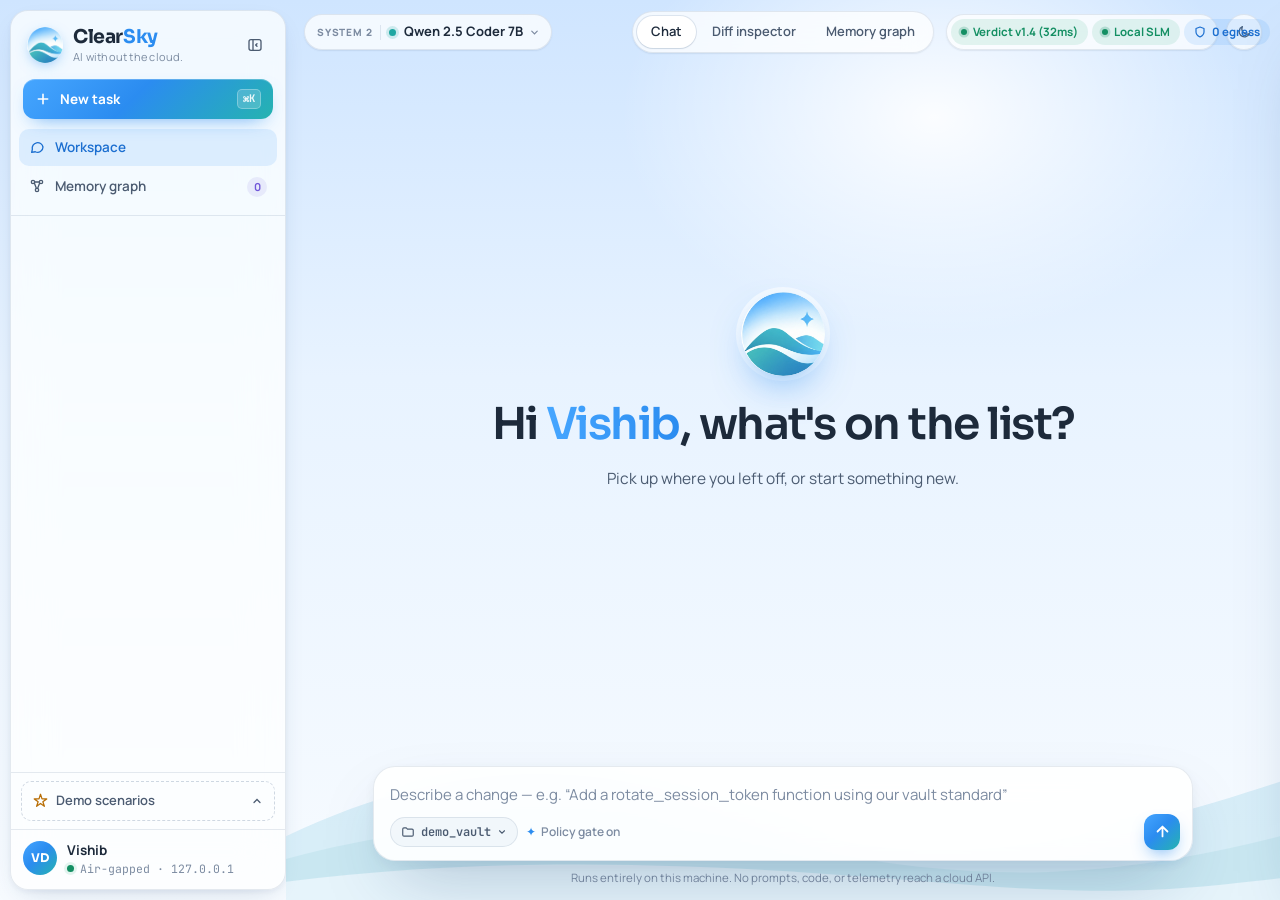
==== aegis/ui/static/index.html @ fedec011 "style(ui): remove send/newline keyboard hint from composer Co-Authored-By: Claude Opus 5.5 <noreply@" ====
<!DOCTYPE html>
<html lang="en" data-theme="day">
<head>
  <meta charset="UTF-8">
  <meta name="viewport" content="width=device-width, initial-scale=1.0">
  <title>ClearSky — AI without the cloud</title>
  <link rel="icon" type="image/png" href="logo-icon.png">
  <script>
    (function () {
      var t = new URLSearchParams(location.search).get("theme");
      try { t = t || localStorage.getItem("clearsky_theme"); } catch (e) {}
      if (t === "night") document.documentElement.setAttribute("data-theme", "night");
    })();
  </script>
  <link rel="preconnect" href="https://fonts.googleapis.com">
  <link rel="preconnect" href="https://fonts.gstatic.com" crossorigin>
  <link href="https://fonts.googleapis.com/css2?family=Sora:wght@400;500;600;700&family=Manrope:wght@400;500;600;700;800&family=JetBrains+Mono:wght@400;500;600&display=swap" rel="stylesheet">
  <link rel="stylesheet" href="style.css?v=3.7">
</head>
<body>

  <!-- Sky backdrop: gradient, sun glow, stars (night) -->
  <div class="sky" aria-hidden="true">
    <div class="sky-glow"></div>
    <div class="sky-stars"></div>
  </div>

  <div class="app-layout">

    <!-- ============ Sidebar ============ -->
    <aside id="sidebar" class="sidebar">
      <div class="sidebar-header">
        <div class="brand">
          <img src="logo-icon.png" class="brand-logo" alt="" />
          <div class="brand-text">
            <span class="brand-name">Clear<span class="brand-name-accent">Sky</span></span>
            <span class="brand-tagline">AI without the cloud.</span>
          </div>
        </div>
        <button id="btn-toggle-sidebar" class="icon-btn" title="Collapse sidebar" aria-label="Collapse sidebar">
          <svg width="16" height="16" viewBox="0 0 24 24" fill="none" stroke="currentColor" stroke-width="2" stroke-linecap="round" stroke-linejoin="round"><rect x="3" y="4" width="18" height="16" rx="3"/><path d="M9 4v16"/><path d="M15 10l-2 2 2 2"/></svg>
        </button>
      </div>

      <button id="btn-new-session" class="new-chat-btn">
        <svg width="16" height="16" viewBox="0 0 24 24" fill="none" stroke="currentColor" stroke-width="2.4" stroke-linecap="round"><path d="M12 5v14M5 12h14"/></svg>
        <span>New task</span>
        <kbd>⌘K</kbd>
      </button>

      <nav class="sidebar-nav">
        <div class="nav-item active" id="nav-chat">
          <svg width="16" height="16" viewBox="0 0 24 24" fill="none" stroke="currentColor" stroke-width="2" stroke-linecap="round" stroke-linejoin="round"><path d="M21 12a8 8 0 0 1-11.6 7.1L4 20l1-4.6A8 8 0 1 1 21 12z"/></svg>
          <span>Workspace</span>
        </div>
        <div class="nav-item" id="nav-memory">
          <svg width="16" height="16" viewBox="0 0 24 24" fill="none" stroke="currentColor" stroke-width="2" stroke-linecap="round" stroke-linejoin="round"><circle cx="6" cy="6" r="2.5"/><circle cx="18" cy="6" r="2.5"/><circle cx="12" cy="18" r="2.5"/><path d="M8 7.5l3 8M16 7.5l-3 8M8.5 6h7"/></svg>
          <span>Memory graph</span>
          <span class="nav-badge-wrap" title="Learned habits"><span id="badge-habits-count" class="nav-badge">0</span></span>
        </div>
      </nav>

      <div class="sidebar-scrollable">
        <div class="sidebar-section-title" id="threads-section-title" style="display: none;">
          <span>Recent</span>
          <button id="btn-clear-threads" class="btn-clear-tasks-link" title="Clear all recent tasks">Clear</button>
        </div>
        <div class="threads-list" id="threads-list"></div>
      </div>

      <!-- Rehearsed scenarios (opens upward) -->
      <div class="sidebar-scenarios-row">
        <div class="scenarios-dropdown-container" id="scenarios-dropdown-container">
          <button id="btn-scenarios-dropdown" class="btn-scenarios-trigger" title="Rehearsed demo scenarios">
            <span class="scn-trigger-left">
              <svg width="15" height="15" viewBox="0 0 24 24" fill="none" stroke="currentColor" stroke-width="2" stroke-linecap="round" stroke-linejoin="round"><path d="M12 2l2.4 7.4H22l-6.2 4.5 2.4 7.4L12 16.8l-6.2 4.5 2.4-7.4L2 9.4h7.6z"/></svg>
              <span>Demo scenarios</span>
            </span>
            <svg class="scn-chevron" width="12" height="12" viewBox="0 0 24 24" fill="none" stroke="currentColor" stroke-width="2.5" stroke-linecap="round"><path d="M6 15l6-6 6 6"/></svg>
          </button>

          <div class="scenarios-dropdown-menu" id="scenarios-dropdown-menu" style="display: none;">
            <div class="scenarios-dropdown-header">
              <span>Rehearsed scenarios</span>
            </div>
            <div class="scenarios-dropdown-list">
              <div class="scn-group-label">Northwind vault</div>
              <div class="recent-item" data-prompt="persist">
                <i class="scn-dot ok"></i><span class="recent-text">Persist session token</span><span class="scn-tag">ADR-014</span>
              </div>
              <div class="recent-item" data-prompt="rotate">
                <i class="scn-dot habit"></i><span class="recent-text">Rotate token</span><span class="scn-tag">habit</span>
              </div>
              <div class="recent-item danger" data-prompt="force_legacy">
                <i class="scn-dot block"></i><span class="recent-text">Force legacy_wrap</span><span class="scn-tag">refusal</span>
              </div>

              <div class="scn-group-label">pyca/cryptography</div>
              <div class="recent-item" data-prompt="pyca_oaep">
                <i class="scn-dot ok"></i><span class="recent-text">RSA with OAEP</span><span class="scn-tag">ADR-021</span>
              </div>
              <div class="recent-item danger" data-prompt="pyca_pkcs">
                <i class="scn-dot block"></i><span class="recent-text">Force PKCS1v15</span><span class="scn-tag">refusal</span>
              </div>

              <div class="scn-group-label">pydantic</div>
              <div class="recent-item" data-prompt="pydantic_v2">
                <i class="scn-dot ok"></i><span class="recent-text">Serialize with v2</span><span class="scn-tag">ADR-032</span>
              </div>
              <div class="recent-item danger" data-prompt="pydantic_v1">
                <i class="scn-dot block"></i><span class="recent-text">Force .dict()</span><span class="scn-tag">refusal</span>
              </div>

              <div class="scn-group-label">sqlalchemy</div>
              <div class="recent-item" data-prompt="db_sqlalchemy">
                <i class="scn-dot ok"></i><span class="recent-text">SQLAlchemy 2.0 query</span><span class="scn-tag">ADR-045</span>
              </div>
              <div class="recent-item danger" data-prompt="db_engine">
                <i class="scn-dot block"></i><span class="recent-text">Force engine.execute</span><span class="scn-tag">refusal</span>
              </div>

              <div class="scn-group-label">Edge cases</div>
              <div class="recent-item" data-prompt="kyber">
                <i class="scn-dot haze"></i><span class="recent-text">Migrate to Kyber</span><span class="scn-tag">abstain</span>
              </div>
              <div class="recent-item" data-prompt="explain">
                <i class="scn-dot info"></i><span class="recent-text">Explain token storage</span><span class="scn-tag">explain</span>
              </div>
            </div>
            <div class="scenarios-dropdown-footer">
              <button id="btn-reset-sidebar" class="reset-link-btn" title="Reset demo to original state (deletes recent chats and learned memory)">
                <svg width="13" height="13" viewBox="0 0 24 24" fill="none" stroke="currentColor" stroke-width="2.2" stroke-linecap="round" stroke-linejoin="round"><path d="M3 12a9 9 0 1 0 3-6.7L3 8"/><path d="M3 3v5h5"/></svg>
                Reset system &amp; memory
              </button>
            </div>
          </div>
        </div>
      </div>

      <div class="sidebar-footer">
        <div class="user-profile">
          <div class="user-avatar">VD</div>
          <div class="user-info">
            <span class="user-name">Vishib</span>
            <span class="user-status"><i class="live-dot"></i>Air-gapped · 127.0.0.1</span>
          </div>
        </div>
      </div>
    </aside>

    <!-- ============ Main ============ -->
    <main class="main-content">

      <header class="top-nav">
        <div class="top-nav-left">
          <button id="btn-expand-sidebar" class="icon-btn" title="Expand sidebar" aria-label="Expand sidebar">
            <svg width="16" height="16" viewBox="0 0 24 24" fill="none" stroke="currentColor" stroke-width="2" stroke-linecap="round" stroke-linejoin="round"><rect x="3" y="4" width="18" height="16" rx="3"/><path d="M9 4v16"/><path d="M13 10l2 2-2 2"/></svg>
          </button>
          <label class="model-capsule" title="System 2 — local generative model">
            <span class="model-capsule-kicker">System 2</span>
            <span class="model-capsule-dot"></span>
            <select id="select-model" class="model-select-dropdown">
              <option value="qwen2.5-coder:7b" selected>Qwen 2.5 Coder 7B</option>
              <option value="deepseek-r1:8b">DeepSeek R1 8B</option>
              <option value="deepseek-r1:14b">DeepSeek R1 14B</option>
            </select>
            <svg class="model-capsule-chevron" width="11" height="11" viewBox="0 0 24 24" fill="none" stroke="currentColor" stroke-width="2.6" stroke-linecap="round"><path d="M6 9l6 6 6-6"/></svg>
          </label>
        </div>

        <div class="top-nav-center">
          <div class="mode-switcher-pill" role="tablist">
            <button id="btn-mode-chat" class="mode-pill-btn active">Chat</button>
            <button id="btn-toggle-diff-mode" class="mode-pill-btn">Diff inspector</button>
            <button id="btn-toggle-graph-view" class="mode-pill-btn">Memory graph</button>
          </div>
        </div>

        <div class="top-nav-right">
          <div class="status-cluster">
            <span id="pill-verdict" class="status-badge green"><span class="badge-dot"></span> Verdict v1.4 (32ms)</span>
            <span id="pill-ollama" class="status-badge green"><span class="badge-dot"></span> Local SLM</span>
            <span class="status-badge blue egress-badge" title="No packets leave this machine">
              <svg width="12" height="12" viewBox="0 0 24 24" fill="none" stroke="currentColor" stroke-width="2.4" stroke-linecap="round" stroke-linejoin="round"><path d="M12 22s8-4 8-10V5l-8-3-8 3v7c0 6 8 10 8 10z"/></svg>
              0 egress
            </span>
          </div>
          <button id="btn-theme-toggle" class="icon-btn theme-toggle" title="Switch between day and night sky" aria-label="Toggle theme">
            <svg class="icon-sun" width="16" height="16" viewBox="0 0 24 24" fill="none" stroke="currentColor" stroke-width="2" stroke-linecap="round"><circle cx="12" cy="12" r="4"/><path d="M12 2v2M12 20v2M4.9 4.9l1.4 1.4M17.7 17.7l1.4 1.4M2 12h2M20 12h2M4.9 19.1l1.4-1.4M17.7 6.3l1.4-1.4"/></svg>
            <svg class="icon-moon" width="16" height="16" viewBox="0 0 24 24" fill="none" stroke="currentColor" stroke-width="2" stroke-linecap="round" stroke-linejoin="round"><path d="M20 14.5A8 8 0 0 1 9.5 4a8 8 0 1 0 10.5 10.5z"/></svg>
          </button>
        </div>
      </header>

      <section id="chat-viewport" class="chat-viewport">

        <!-- Welcome -->
        <div id="hero-view" class="hero-view">
          <div class="hero-emblem">
            <span class="hero-emblem-halo"></span>
            <img src="logo-icon.png" class="hero-emblem-logo" alt="ClearSky" />
          </div>
          <h1 class="hero-title greeting" id="hero-greeting" aria-live="polite">Hello there.</h1>
          <p class="hero-subtitle greeting-sub" id="hero-greeting-sub">What should we build today?</p>
        </div>

        <div id="messages-stream" class="messages-stream" style="display: none;"></div>

        <div id="diff-inspector-view" class="diff-inspector-view" style="display: none;"></div>
      </section>

      <!-- Horizon hills echo the logo -->
      <svg class="horizon" viewBox="0 0 1440 220" preserveAspectRatio="none" aria-hidden="true">
        <path class="horizon-back" d="M0 150 C 220 70, 420 60, 640 120 S 1040 190, 1440 90 L1440 220 L0 220 Z"/>
        <path class="horizon-mid" d="M0 175 C 260 120, 520 130, 760 165 S 1180 200, 1440 150 L1440 220 L0 220 Z"/>
        <path class="horizon-front" d="M0 200 C 300 170, 620 180, 900 198 S 1260 212, 1440 196 L1440 220 L0 220 Z"/>
      </svg>

      <footer class="input-area">
        <div class="input-capsule">
          <div class="input-toolbar-top" id="input-toolbar-top" style="display: none;">
            <div class="active-decision-indicator">
              <span id="active-decision-label">Policy: ADR-014 (in force)</span>
            </div>
          </div>

          <textarea id="prompt-input" class="chat-textarea" placeholder="Describe a change — e.g. “Add a rotate_session_token function using our vault standard”" rows="1"></textarea>

          <div class="input-toolbar-bottom">
            <div class="toolbar-left">
              <button class="input-action-btn" id="btn-attach" title="Change repository scope">
                <svg width="14" height="14" viewBox="0 0 24 24" fill="none" stroke="currentColor" stroke-width="2" stroke-linecap="round" stroke-linejoin="round"><path d="M3 7a2 2 0 0 1 2-2h4l2 2h8a2 2 0 0 1 2 2v8a2 2 0 0 1-2 2H5a2 2 0 0 1-2-2z"/></svg>
                <span id="workspace-label">demo_vault</span>
                <svg width="10" height="10" viewBox="0 0 24 24" fill="none" stroke="currentColor" stroke-width="2.6" stroke-linecap="round"><path d="M6 9l6 6 6-6"/></svg>
              </button>
              <div class="toolbar-pill" id="policy-pill">
                <span class="sparkle-mini">✦</span>
                <span id="policy-pill-text">Policy gate on</span>
              </div>
            </div>

            <div class="toolbar-right">
              <button id="btn-run" class="send-btn" title="Send (Enter)" aria-label="Send">
                <svg width="17" height="17" viewBox="0 0 24 24" fill="none" stroke="currentColor" stroke-width="2.5" stroke-linecap="round" stroke-linejoin="round"><path d="M12 19V5M5 12l7-7 7 7"/></svg>
              </button>
            </div>
          </div>
        </div>
        <div class="input-footer-note" id="input-footer-note">
          Runs entirely on this machine. No prompts, code, or telemetry reach a cloud API.
        </div>
      </footer>
    </main>

    <!-- ============ Memory drawer ============ -->
    <div id="memory-drawer" class="memory-drawer">
      <div class="drawer-header">
        <div>
          <h2 class="drawer-title">Temporal memory</h2>
          <span class="drawer-subtitle">Decisions, bans and habits over time</span>
        </div>
        <div class="drawer-actions">
          <button id="btn-open-visual-graph" class="btn-xs-secondary" title="Open the interactive graph">Open graph</button>
          <button id="btn-reset-drawer" class="btn-xs-danger" title="Reset all ADRs, habits, and memory to original defaults">Reset</button>
          <button id="btn-close-drawer" class="icon-btn" aria-label="Close">
            <svg width="16" height="16" viewBox="0 0 24 24" fill="none" stroke="currentColor" stroke-width="2.2" stroke-linecap="round"><path d="M6 6l12 12M18 6L6 18"/></svg>
          </button>
        </div>
      </div>

      <div class="drawer-content">
        <div class="drawer-section kind-active">
          <div class="drawer-section-header">
            <h3 class="drawer-section-title"><i class="kind-dot"></i>In-force decisions</h3>
            <button id="btn-add-adr" class="btn-xs-primary" title="Create a new Architecture Decision Record">+ New ADR</button>
          </div>
          <ul id="memory-in-force" class="memory-tree-list"></ul>
        </div>

        <div class="drawer-section kind-superseded">
          <h3 class="drawer-section-title"><i class="kind-dot"></i>Superseded · enforced as bans</h3>
          <ul id="memory-superseded" class="memory-tree-list superseded"></ul>
        </div>

        <div class="drawer-section kind-habit">
          <h3 class="drawer-section-title"><i class="kind-dot"></i>Learned habits</h3>
          <ul id="memory-habits" class="memory-tree-list habits"></ul>
        </div>

        <div class="drawer-section kind-note">
          <h3 class="drawer-section-title"><i class="kind-dot"></i>Team context</h3>
          <ul id="memory-notes" class="memory-tree-list notes"></ul>
        </div>
      </div>
    </div>

    <!-- ============ Graph modal ============ -->
    <div id="graph-modal-backdrop" class="modal-backdrop" style="display: none; z-index: 1200;">
      <div class="graph-modal-dialog">
        <div class="graph-modal-header">
          <div>
            <div class="modal-title-row">
              <h3 class="adr-modal-title">Bi-temporal knowledge graph</h3>
              <span class="status-badge blue" id="graph-node-count-badge">Loading…</span>
            </div>
            <span class="drawer-subtitle">Active decisions, supersession lineage, learned habits and project notes</span>
          </div>
          <div class="modal-actions">
            <button id="btn-graph-reset-zoom" class="btn-xs-secondary">Reset view</button>
            <button id="btn-graph-close" class="icon-btn" aria-label="Close">
              <svg width="16" height="16" viewBox="0 0 24 24" fill="none" stroke="currentColor" stroke-width="2.2" stroke-linecap="round"><path d="M6 6l12 12M18 6L6 18"/></svg>
            </button>
          </div>
        </div>
        <div class="graph-modal-body">
          <svg id="memory-graph-svg" class="memory-graph-svg" width="100%" height="100%">
            <defs>
              <pattern id="graph-grid" width="28" height="28" patternUnits="userSpaceOnUse">
                <circle cx="14" cy="14" r="1" class="graph-grid-dot" />
              </pattern>
              <marker id="arrow-supersedes" viewBox="0 0 10 10" refX="10" refY="5" markerWidth="7" markerHeight="7" orient="auto-start-reverse">
                <path d="M 0 1.5 L 8 5 L 0 8.5 z" class="graph-arrow" />
              </marker>
            </defs>
            <rect width="100%" height="100%" fill="url(#graph-grid)" />
            <g id="graph-viewport"></g>
          </svg>
          <div id="graph-tooltip" class="graph-tooltip" style="display: none;"></div>
        </div>
        <div class="graph-modal-footer">
          <div class="graph-legend">
            <span class="legend-item"><span class="legend-dot green"></span> In force</span>
            <span class="legend-item"><span class="legend-dot red"></span> Superseded / banned</span>
            <span class="legend-item"><span class="legend-dot purple"></span> Learned habit</span>
            <span class="legend-item"><span class="legend-dot cyan"></span> Project note</span>
            <span class="legend-item"><span class="legend-line red"></span> Supersedes</span>
          </div>
          <span class="graph-footer-hint">Drag to pan · scroll to zoom · click a decision to open it</span>
        </div>
      </div>
    </div>

    <!-- ============ ADR modal ============ -->
    <div id="adr-modal-backdrop" class="modal-backdrop" style="display: none;">
      <div class="adr-modal-dialog">
        <div class="adr-modal-header">
          <div class="adr-modal-title-area">
            <span id="adr-modal-badge" class="status-badge green">In Force</span>
            <h3 id="adr-modal-title" class="adr-modal-title">ADR Details</h3>
          </div>
          <div class="adr-modal-actions">
            <button id="btn-adr-toggle-edit" class="btn-xs-secondary">Edit</button>
            <button id="btn-adr-delete" class="btn-xs-danger">Delete</button>
            <button id="btn-adr-close" class="icon-btn" aria-label="Close">
              <svg width="16" height="16" viewBox="0 0 24 24" fill="none" stroke="currentColor" stroke-width="2.2" stroke-linecap="round"><path d="M6 6l12 12M18 6L6 18"/></svg>
            </button>
          </div>
        </div>

        <div id="adr-modal-view" class="adr-modal-body">
          <div class="adr-meta-bar">
            <div class="adr-meta-item">
              <span class="adr-meta-label">File</span>
              <span id="adr-view-file" class="adr-meta-val">docs/adr/...</span>
            </div>
            <div class="adr-meta-item">
              <span class="adr-meta-label">Date</span>
              <span id="adr-view-date" class="adr-meta-val">2026-03-12</span>
            </div>
            <div class="adr-meta-item">
              <span class="adr-meta-label">Tags</span>
              <span id="adr-view-tags" class="adr-meta-val">None</span>
            </div>
          </div>

          <div class="adr-section-block">
            <div class="adr-section-heading">Decision</div>
            <div id="adr-view-decision" class="adr-decision-box"></div>
          </div>

          <div id="adr-view-superseded-box" class="adr-section-block" style="display: none;">
            <div class="adr-section-heading tone-red">Why it was superseded</div>
            <div id="adr-view-superseded-reason" class="adr-decision-box superseded"></div>
          </div>

          <div class="adr-literals-grid">
            <div class="adr-literals-col">
              <div class="adr-section-heading tone-green">Required literals</div>
              <div id="adr-view-required" class="adr-tokens-list"></div>
            </div>
            <div class="adr-literals-col">
              <div class="adr-section-heading tone-red">Forbidden literals</div>
              <div id="adr-view-forbidden" class="adr-tokens-list"></div>
            </div>
          </div>

          <div class="adr-section-block">
            <div class="adr-section-heading">Full specification</div>
            <pre id="adr-view-raw" class="adr-raw-code-box"></pre>
          </div>
        </div>

        <div id="adr-modal-edit" class="adr-modal-body" style="display: none;">
          <div id="adr-create-filename-row" class="adr-field-group" style="display: none;">
            <label class="adr-field-label">Filename (in docs/adr/)</label>
            <input id="adr-edit-filename" class="adr-text-input" placeholder="046-my-decision.md" spellcheck="false" />
          </div>
          <div class="adr-field-group adr-field-grow">
            <div class="adr-field-label-row">
              <label class="adr-field-label">ADR markdown</label>
              <div id="adr-prompt-badge" class="adr-prompt-indicator" title="Type /prompt <instructions> then press Enter to generate with the local SLM">
                <span class="adr-prompt-sparkle">✨</span> Type <code>/prompt &lt;instruction&gt;</code> + Enter to AI generate
              </div>
            </div>
            <textarea id="adr-edit-content" class="adr-markdown-editor" spellcheck="false" placeholder="# ADR-0XX: Title... or type /prompt <instructions> to generate with chosen SLM"></textarea>
            <div id="adr-generating-status" class="adr-generating-status" style="display: none;">
              <span class="spinner-sm"></span>
              <span id="adr-generating-status-text">Reasoning with Local SLM...</span>
            </div>
          </div>
          <div class="adr-edit-footer">
            <button id="btn-adr-cancel-edit" class="btn-xs-secondary">Cancel</button>
            <button id="btn-adr-save" class="btn-xs-primary">Save ADR</button>
          </div>
        </div>
      </div>
    </div>

    <!-- ============ Workspace modal ============ -->
    <div id="workspace-modal-backdrop" class="modal-backdrop" style="display: none;">
      <div class="adr-modal-dialog workspace-dialog">
        <div class="adr-modal-header">
          <div class="adr-modal-title-area">
            <span class="status-badge blue">Scope</span>
            <h3 class="adr-modal-title">Choose a repository</h3>
          </div>
          <button id="btn-workspace-close" class="icon-btn" aria-label="Close">
            <svg width="16" height="16" viewBox="0 0 24 24" fill="none" stroke="currentColor" stroke-width="2.2" stroke-linecap="round"><path d="M6 6l12 12M18 6L6 18"/></svg>
          </button>
        </div>
        <div class="adr-modal-body workspace-body">
          <p class="workspace-intro">
            Pick a demo repository or point at any directory. System 1 ingests its ADRs, knowledge graph and production code.
          </p>

          <div id="workspace-presets-container" class="workspace-grid"></div>

          <div class="adr-field-group">
            <label class="adr-field-label">Or a custom path</label>
            <div class="workspace-path-row">
              <input id="workspace-path-input" class="adr-text-input" placeholder="/absolute/path/to/repo or relative_path" spellcheck="false" />
              <button id="btn-workspace-switch" class="btn-xs-primary">Switch</button>
            </div>
          </div>

          <div id="workspace-status-info" class="workspace-status"></div>
        </div>
        <div class="adr-edit-footer">
          <button id="btn-workspace-cancel" class="btn-xs-secondary">Close</button>
        </div>
      </div>
    </div>

  </div>

  <script src="app.js?v=3.4"></script>
</body>
</html>
---- aegis/ui/static/style.css ----
/* ==========================================================================
   ClearSky — "AI without the cloud."
   Day sky (default) and night sky themes. All colour lives in tokens below.
   ========================================================================== */

:root {
  /* Type */
  --font-display: "Sora", "Manrope", system-ui, sans-serif;
  --font-sans: "Manrope", system-ui, -apple-system, "Segoe UI", sans-serif;
  --font-mono: "JetBrains Mono", ui-monospace, "SF Mono", Menlo, monospace;

  /* Sky */
  --sky-top: #cfe5ff;
  --sky-mid: #e8f3ff;
  --sky-bottom: #f7fbff;
  --sky-glow: rgba(255, 255, 255, 0.9);
  --stars-opacity: 0;

  /* Horizon (logo hills) */
  --hill-back: #bfe3f2;
  --hill-mid: #9fd6e4;
  --hill-front: #d9eef8;
  --horizon-opacity: 0.55;

  /* Surfaces */
  --surface: rgba(255, 255, 255, 0.74);
  --surface-solid: #ffffff;
  --surface-raised: rgba(255, 255, 255, 0.92);
  --surface-2: rgba(35, 90, 160, 0.045);
  --surface-3: rgba(35, 90, 160, 0.085);
  --surface-hover: rgba(35, 90, 160, 0.06);
  --border: rgba(28, 64, 112, 0.11);
  --border-strong: rgba(28, 64, 112, 0.2);
  --backdrop: rgba(24, 48, 84, 0.28);

  /* Text (wordmark slate) */
  --text-primary: #1d2a3b;
  --text-secondary: #4b5b71;
  --text-muted: #7c8ba1;
  --text-on-brand: #ffffff;

  /* Brand */
  --brand: #2b8cf0;
  --brand-strong: #1c6fd0;
  --brand-soft: rgba(43, 140, 240, 0.12);
  --brand-grad: linear-gradient(135deg, #46a6ff 0%, #2b8cf0 45%, #25b3b0 100%);
  --teal: #1fa7a2;

  /* Semantic */
  --accent-green: #148f63;
  --accent-green-soft: rgba(20, 160, 110, 0.11);
  --accent-red: #d23f48;
  --accent-red-soft: rgba(225, 70, 80, 0.09);
  --accent-amber: #b86e06;
  --accent-amber-soft: rgba(230, 150, 20, 0.11);
  --accent-violet: #7157d9;
  --accent-violet-soft: rgba(113, 87, 217, 0.1);
  --accent-cyan: #1683c9;
  --accent-cyan-soft: rgba(22, 131, 201, 0.1);

  /* Code panels (follow the theme) */
  --code-bg: rgba(255, 255, 255, 0.94);
  --code-bg-2: #f3f8fe;
  --code-border: rgba(28, 64, 112, 0.12);
  --code-text: #1d2a3b;
  --code-muted: #7c8ba1;
  --code-add-bg: rgba(20, 170, 115, 0.09);
  --code-add-fg: #0f7a53;
  --code-add-text: #14402f;
  --code-add-rule: #22b27c;
  --code-del-bg: rgba(225, 70, 80, 0.08);
  --code-del-fg: #b8323b;
  --code-del-rule: #e05560;
  --code-file-bg: rgba(43, 140, 240, 0.1);
  --code-file-fg: #1c6fd0;
  --code-ok: #148f63;
  --code-err: #c7353e;
  --code-focus: rgba(43, 140, 240, 0.06);

  /* Graph */
  --graph-bg: #f5f9fe;
  --graph-card: #ffffff;
  --graph-grid: rgba(28, 64, 112, 0.12);
  --graph-text: #1d2a3b;
  --graph-sub: #6d7d93;

  /* Depth */
  --shadow-sm: 0 1px 2px rgba(20, 50, 90, 0.06), 0 1px 1px rgba(20, 50, 90, 0.03);
  --shadow-md: 0 10px 28px -12px rgba(20, 60, 110, 0.22), 0 2px 6px rgba(20, 60, 110, 0.05);
  --shadow-lg: 0 30px 70px -24px rgba(20, 60, 110, 0.35), 0 4px 14px rgba(20, 60, 110, 0.06);
  --ring: 0 0 0 3px rgba(43, 140, 240, 0.22);

  --radius-sm: 8px;
  --radius: 12px;
  --radius-lg: 18px;
  --radius-xl: 24px;

  --sidebar-w: 276px;
  color-scheme: light;
}

:root[data-theme="night"] {
  --sky-top: #070f1e;
  --sky-mid: #0b1830;
  --sky-bottom: #0e1d36;
  --sky-glow: rgba(90, 150, 255, 0.16);
  --stars-opacity: 1;

  --hill-back: #10284a;
  --hill-mid: #0e3350;
  --hill-front: #0c1e38;
  --horizon-opacity: 0.9;

  --surface: rgba(17, 31, 54, 0.72);
  --surface-solid: #111f36;
  --surface-raised: rgba(20, 36, 62, 0.95);
  --surface-2: rgba(150, 190, 255, 0.05);
  --surface-3: rgba(150, 190, 255, 0.09);
  --surface-hover: rgba(150, 190, 255, 0.07);
  --border: rgba(150, 190, 255, 0.12);
  --border-strong: rgba(150, 190, 255, 0.22);
  --backdrop: rgba(3, 8, 18, 0.6);

  --text-primary: #e7eff9;
  --text-secondary: #a9bad0;
  --text-muted: #7489a6;

  --brand: #5aaeff;
  --brand-strong: #7cc0ff;
  --brand-soft: rgba(90, 174, 255, 0.14);
  --teal: #45d0c8;

  --accent-green: #45d59c;
  --accent-green-soft: rgba(69, 213, 156, 0.12);
  --accent-red: #ff7a80;
  --accent-red-soft: rgba(255, 110, 120, 0.11);
  --accent-amber: #f4ba50;
  --accent-amber-soft: rgba(244, 186, 80, 0.12);
  --accent-violet: #a891ff;
  --accent-violet-soft: rgba(168, 145, 255, 0.13);
  --accent-cyan: #5ccbf7;
  --accent-cyan-soft: rgba(92, 203, 247, 0.12);

  --code-bg: #081224;
  --code-bg-2: #0c1a30;
  --code-border: rgba(140, 180, 230, 0.14);
  --code-text: #d7e3f2;
  --code-muted: #6e829e;
  --code-add-bg: rgba(60, 205, 145, 0.12);
  --code-add-fg: #7ee2b5;
  --code-add-text: #c9f5e0;
  --code-add-rule: #3ccd91;
  --code-del-bg: rgba(245, 95, 95, 0.13);
  --code-del-fg: #ff9c9c;
  --code-del-rule: #f05f5f;
  --code-file-bg: rgba(90, 174, 255, 0.12);
  --code-file-fg: #8cc7ff;
  --code-ok: #4fdca4;
  --code-err: #ff9c9c;
  --code-focus: rgba(90, 174, 255, 0.07);

  --graph-bg: #0a1528;
  --graph-card: #102039;
  --graph-grid: rgba(150, 190, 255, 0.1);
  --graph-text: #e7eff9;
  --graph-sub: #8599b5;

  --shadow-sm: 0 1px 2px rgba(0, 0, 0, 0.3);
  --shadow-md: 0 12px 30px -12px rgba(0, 0, 0, 0.6);
  --shadow-lg: 0 30px 80px -20px rgba(0, 0, 0, 0.7);
  --ring: 0 0 0 3px rgba(90, 174, 255, 0.3);
  color-scheme: dark;
}

/* ==========================================================================
   Base
   ========================================================================== */

*, *::before, *::after { box-sizing: border-box; margin: 0; padding: 0; }

html, body { height: 100%; }

body {
  font-family: var(--font-sans);
  font-size: 14px;
  line-height: 1.5;
  color: var(--text-primary);
  background: var(--sky-bottom);
  -webkit-font-smoothing: antialiased;
  overflow: hidden;
  transition: background-color 0.4s ease, color 0.3s ease;
}

button { font: inherit; color: inherit; background: none; border: none; cursor: pointer; }
input, textarea, select { font: inherit; color: inherit; }
code { font-family: var(--font-mono); font-size: 0.9em; }
code, pre, textarea, .unified-diff-editor, .diff-pane-content, .diff-display, .telemetry-val, .reasoning-trace-box { font-variant-ligatures: none; font-feature-settings: "liga" 0, "calt" 0; }
kbd {
  font-family: var(--font-mono);
  font-size: 10.5px;
  padding: 1px 5px;
  border-radius: 5px;
  border: 1px solid var(--border);
  background: var(--surface-2);
  color: var(--text-muted);
}
::selection { background: rgba(43, 140, 240, 0.25); }

* { scrollbar-width: thin; scrollbar-color: var(--border-strong) transparent; }
*::-webkit-scrollbar { width: 8px; height: 8px; }
*::-webkit-scrollbar-thumb { background: var(--border-strong); border-radius: 8px; }
*::-webkit-scrollbar-track { background: transparent; }

:focus-visible { outline: none; box-shadow: var(--ring); border-radius: 8px; }

/* ---------- Sky backdrop ---------- */
.sky {
  position: fixed;
  inset: 0;
  z-index: 0;
  pointer-events: none;
  background: linear-gradient(180deg, var(--sky-top) 0%, var(--sky-mid) 42%, var(--sky-bottom) 100%);
  transition: background 0.5s ease;
}
.sky-glow {
  position: absolute;
  top: -22vh;
  right: -8vw;
  width: 70vw;
  height: 70vh;
  background: radial-gradient(closest-side, var(--sky-glow), transparent 70%);
}
.sky-stars {
  position: absolute;
  inset: 0 0 40% 0;
  opacity: var(--stars-opacity);
  transition: opacity 0.6s ease;
  background-image:
    radial-gradient(1.2px 1.2px at 12% 18%, rgba(255,255,255,.85), transparent),
    radial-gradient(1px 1px at 28% 42%, rgba(255,255,255,.6), transparent),
    radial-gradient(1.4px 1.4px at 46% 12%, rgba(255,255,255,.9), transparent),
    radial-gradient(1px 1px at 58% 34%, rgba(255,255,255,.5), transparent),
    radial-gradient(1.2px 1.2px at 71% 22%, rgba(255,255,255,.8), transparent),
    radial-gradient(1px 1px at 83% 48%, rgba(255,255,255,.55), transparent),
    radial-gradient(1.6px 1.6px at 91% 9%, rgba(190,220,255,1), transparent),
    radial-gradient(1px 1px at 36% 64%, rgba(255,255,255,.4), transparent),
    radial-gradient(1px 1px at 6% 58%, rgba(255,255,255,.45), transparent),
    radial-gradient(1.1px 1.1px at 64% 70%, rgba(255,255,255,.4), transparent);
}

/* ==========================================================================
   Layout
   ========================================================================== */

.app-layout {
  position: relative;
  z-index: 1;
  display: flex;
  width: 100vw;
  height: 100vh;
  overflow: hidden;
}

/* ---------- Sidebar ---------- */
.sidebar {
  width: var(--sidebar-w);
  flex-shrink: 0;
  display: flex;
  flex-direction: column;
  margin: 10px 0 10px 10px;
  border-radius: var(--radius-lg);
  background: var(--surface);
  border: 1px solid var(--border);
  box-shadow: var(--shadow-md);
  backdrop-filter: blur(22px) saturate(1.4);
  -webkit-backdrop-filter: blur(22px) saturate(1.4);
  overflow: hidden;
  transition: width 0.28s ease, margin 0.28s ease, opacity 0.2s ease, border-color 0.2s;
}
.sidebar.collapsed {
  width: 0;
  margin-left: 0;
  margin-right: 0;
  opacity: 0;
  border-color: transparent;
  pointer-events: none;
}

.sidebar-header {
  display: flex;
  align-items: center;
  justify-content: space-between;
  padding: 16px 14px 14px 16px;
}
.brand { display: flex; align-items: center; gap: 10px; min-width: 0; }
.brand-logo {
  width: 36px;
  height: 36px;
  border-radius: 50%;
  box-shadow: 0 4px 14px -4px rgba(43, 140, 240, 0.55);
  flex-shrink: 0;
}
.brand-text { display: flex; flex-direction: column; line-height: 1.1; min-width: 0; }
.brand-name {
  font-family: var(--font-display);
  font-weight: 700;
  font-size: 19px;
  letter-spacing: -0.02em;
  color: var(--text-primary);
}
.brand-name-accent { color: var(--brand); }
.brand-tagline {
  font-size: 11px;
  color: var(--text-muted);
  letter-spacing: 0.02em;
  margin-top: 3px;
  white-space: nowrap;
}

.icon-btn {
  display: inline-flex;
  align-items: center;
  justify-content: center;
  width: 32px;
  height: 32px;
  border-radius: 9px;
  color: var(--text-secondary);
  transition: background 0.15s, color 0.15s;
  flex-shrink: 0;
}
.icon-btn:hover { background: var(--surface-hover); color: var(--text-primary); }

.new-chat-btn {
  display: flex;
  align-items: center;
  gap: 9px;
  margin: 2px 12px 10px;
  padding: 10px 12px;
  border-radius: var(--radius);
  background: var(--brand-grad);
  color: var(--text-on-brand);
  font-weight: 700;
  font-size: 13.5px;
  box-shadow: 0 8px 20px -10px rgba(43, 140, 240, 0.8), inset 0 1px 0 rgba(255,255,255,0.25);
  transition: transform 0.15s, box-shadow 0.15s, filter 0.15s;
}
.new-chat-btn:hover { transform: translateY(-1px); filter: brightness(1.05); box-shadow: 0 12px 26px -10px rgba(43, 140, 240, 0.9), inset 0 1px 0 rgba(255,255,255,0.25); }
.new-chat-btn:active { transform: translateY(0); }
.new-chat-btn kbd {
  margin-left: auto;
  background: rgba(255,255,255,0.18);
  border-color: rgba(255,255,255,0.28);
  color: rgba(255,255,255,0.9);
}

.sidebar-nav { display: flex; flex-direction: column; gap: 2px; padding: 0 8px 10px; border-bottom: 1px solid var(--border); }
.nav-item {
  display: flex;
  align-items: center;
  gap: 10px;
  padding: 8px 10px;
  border-radius: 10px;
  color: var(--text-secondary);
  font-weight: 600;
  font-size: 13.5px;
  cursor: pointer;
  transition: background 0.15s, color 0.15s;
}
.nav-item:hover { background: var(--surface-hover); color: var(--text-primary); }
.nav-item.active { background: var(--brand-soft); color: var(--brand-strong); }
:root[data-theme="night"] .nav-item.active { color: var(--brand); }
.nav-badge-wrap { margin-left: auto; }
.nav-badge {
  display: inline-flex;
  min-width: 20px;
  height: 20px;
  padding: 0 6px;
  align-items: center;
  justify-content: center;
  border-radius: 10px;
  font-size: 11px;
  font-weight: 700;
  background: var(--accent-violet-soft);
  color: var(--accent-violet);
}

.sidebar-scrollable { flex: 1; overflow-y: auto; padding: 10px 8px; min-height: 0; }
.sidebar-section-title {
  display: flex;
  align-items: center;
  justify-content: space-between;
  padding: 4px 10px 6px;
  font-size: 11px;
  font-weight: 700;
  text-transform: uppercase;
  letter-spacing: 0.08em;
  color: var(--text-muted);
}
.sidebar-section-title[style*="block"] { display: flex !important; }
.btn-clear-tasks-link {
  font-size: 11px;
  text-transform: none;
  letter-spacing: 0;
  color: var(--text-muted);
  padding: 2px 6px;
  border-radius: 6px;
}
.btn-clear-tasks-link:hover { color: var(--accent-red); background: var(--accent-red-soft); }

.threads-list { display: flex; flex-direction: column; gap: 1px; }
.thread-item {
  display: flex;
  align-items: center;
  justify-content: space-between;
  gap: 6px;
  padding: 7px 8px 7px 10px;
  border-radius: 9px;
  cursor: pointer;
  color: var(--text-secondary);
  transition: background 0.15s, color 0.15s;
}
.thread-item:hover { background: var(--surface-hover); color: var(--text-primary); }
.thread-item.active { background: var(--surface-3); color: var(--text-primary); }
.thread-item-left { display: flex; align-items: center; gap: 9px; min-width: 0; }
.thread-item-icon { display: inline-flex; color: var(--text-muted); flex-shrink: 0; font-size: 12px; }
.thread-item.active .thread-item-icon { color: var(--brand); }
.thread-item-title { font-size: 13px; font-weight: 500; white-space: nowrap; overflow: hidden; text-overflow: ellipsis; }
.thread-item-delete {
  opacity: 0;
  width: 22px;
  height: 22px;
  border-radius: 6px;
  font-size: 16px;
  line-height: 1;
  color: var(--text-muted);
  flex-shrink: 0;
  transition: opacity 0.15s;
}
.thread-item:hover .thread-item-delete { opacity: 1; }
.thread-item-delete:hover { background: var(--accent-red-soft); color: var(--accent-red); }

/* Scenarios */
.sidebar-scenarios-row { padding: 8px 10px; border-top: 1px solid var(--border); }
.scenarios-dropdown-container { position: relative; }
.btn-scenarios-trigger {
  width: 100%;
  display: flex;
  align-items: center;
  justify-content: space-between;
  padding: 9px 11px;
  border-radius: 10px;
  border: 1px dashed var(--border-strong);
  color: var(--text-secondary);
  font-size: 13px;
  font-weight: 600;
  transition: background 0.15s, color 0.15s, border-color 0.15s;
}
.btn-scenarios-trigger:hover,
.btn-scenarios-trigger.active { background: var(--surface-hover); color: var(--text-primary); border-color: var(--brand); border-style: solid; }
.scn-trigger-left { display: flex; align-items: center; gap: 8px; }
.scn-trigger-left svg { color: var(--accent-amber); }
.scn-chevron { transition: transform 0.2s; }
.btn-scenarios-trigger.active .scn-chevron { transform: rotate(180deg); }

.scenarios-dropdown-menu {
  position: absolute;
  bottom: calc(100% + 8px);
  left: 0;
  right: 0;
  max-height: min(560px, calc(100vh - 150px));
  flex-direction: column;
  background: var(--surface-raised);
  border: 1px solid var(--border);
  border-radius: var(--radius);
  box-shadow: var(--shadow-lg);
  backdrop-filter: blur(24px);
  -webkit-backdrop-filter: blur(24px);
  z-index: 50;
  overflow: hidden;
  animation: pop-up 0.18s ease;
}
@keyframes pop-up { from { opacity: 0; transform: translateY(6px) scale(0.98); } to { opacity: 1; transform: none; } }
.scenarios-dropdown-header {
  display: flex;
  align-items: center;
  justify-content: space-between;
  padding: 12px 14px 10px;
  font-size: 11px;
  font-weight: 700;
  letter-spacing: 0.08em;
  text-transform: uppercase;
  color: var(--text-muted);
  border-bottom: 1px solid var(--border);
}
.scn-legend { display: flex; gap: 10px; text-transform: none; letter-spacing: 0; font-weight: 500; }
.scn-legend span { display: inline-flex; align-items: center; gap: 4px; }
.scenarios-dropdown-list { overflow-y: auto; padding: 4px 6px 6px; }
.scn-group-label {
  padding: 10px 8px 4px;
  font-size: 10.5px;
  font-weight: 700;
  letter-spacing: 0.06em;
  text-transform: uppercase;
  color: var(--text-muted);
}
.recent-item {
  display: flex;
  align-items: center;
  gap: 9px;
  padding: 7px 8px;
  border-radius: 8px;
  cursor: pointer;
  font-size: 13px;
  color: var(--text-secondary);
  transition: background 0.12s, color 0.12s;
}
.recent-item:hover { background: var(--surface-hover); color: var(--text-primary); }
.recent-item.active { background: var(--brand-soft); color: var(--text-primary); }
.recent-text { flex: 1; min-width: 0; white-space: nowrap; overflow: hidden; text-overflow: ellipsis; font-weight: 500; }
.recent-icon { display: none; }
.scn-tag {
  font-family: var(--font-mono);
  font-size: 10.5px;
  color: var(--text-muted);
  padding: 1px 6px;
  border-radius: 5px;
  background: var(--surface-2);
}
.recent-item.danger .scn-tag { color: var(--accent-red); background: var(--accent-red-soft); }
.scn-dot { display: inline-block; width: 7px; height: 7px; border-radius: 50%; flex-shrink: 0; background: var(--text-muted); }
.scn-dot.ok { background: var(--accent-green); }
.scn-dot.block { background: var(--accent-red); }
.scn-dot.habit { background: var(--accent-violet); }
.scn-dot.haze { background: var(--accent-amber); }
.scn-dot.info { background: var(--accent-cyan); }
.scenarios-dropdown-footer { padding: 8px; border-top: 1px solid var(--border); }
.reset-link-btn {
  width: 100%;
  display: flex;
  align-items: center;
  justify-content: center;
  gap: 6px;
  padding: 7px;
  border-radius: 8px;
  font-size: 12px;
  font-weight: 600;
  color: var(--accent-red);
}
.reset-link-btn:hover { background: var(--accent-red-soft); }

.sidebar-footer { padding: 10px 12px 12px; border-top: 1px solid var(--border); }
.user-profile { display: flex; align-items: center; gap: 10px; }
.user-avatar {
  width: 34px;
  height: 34px;
  border-radius: 50%;
  display: flex;
  align-items: center;
  justify-content: center;
  font-family: var(--font-display);
  font-size: 12px;
  font-weight: 700;
  color: #fff;
  background: var(--brand-grad);
  flex-shrink: 0;
}
.user-info { display: flex; flex-direction: column; min-width: 0; }
.user-name { font-weight: 700; font-size: 13.5px; }
.user-status { display: flex; align-items: center; gap: 6px; font-size: 11.5px; color: var(--text-muted); font-family: var(--font-mono); }
.live-dot {
  width: 7px; height: 7px; border-radius: 50%;
  background: var(--accent-green);
  box-shadow: 0 0 0 3px var(--accent-green-soft);
}

/* ---------- Main ---------- */
.main-content {
  position: relative;
  flex: 1 1 0%;
  min-width: 0;
  height: 100vh;
  display: flex;
  flex-direction: column;
  overflow: hidden;
}

.top-nav {
  position: relative;
  z-index: 20;
  flex-shrink: 0;
  height: 64px;
  display: grid;
  grid-template-columns: 1fr auto 1fr;
  align-items: center;
  gap: 12px;
  padding: 0 18px;
}
.top-nav-left, .top-nav-right { display: flex; align-items: center; gap: 8px; min-width: 0; }
.top-nav-right { justify-content: flex-end; }

.model-capsule {
  position: relative;
  display: inline-flex;
  align-items: center;
  gap: 8px;
  height: 36px;
  padding: 0 10px 0 12px;
  border-radius: 999px;
  background: var(--surface);
  border: 1px solid var(--border);
  box-shadow: var(--shadow-sm);
  backdrop-filter: blur(14px);
  -webkit-backdrop-filter: blur(14px);
  cursor: pointer;
}
.model-capsule:hover { border-color: var(--border-strong); }
.model-capsule-kicker {
  font-size: 10px;
  font-weight: 800;
  letter-spacing: 0.08em;
  text-transform: uppercase;
  color: var(--text-muted);
  padding-right: 8px;
  border-right: 1px solid var(--border);
}
.model-capsule-dot { width: 7px; height: 7px; border-radius: 50%; background: var(--teal); box-shadow: 0 0 0 3px rgba(31, 167, 162, 0.18); }
.model-select-dropdown {
  appearance: none;
  -webkit-appearance: none;
  background: transparent;
  border: none;
  outline: none;
  font-weight: 700;
  font-size: 13px;
  color: var(--text-primary);
  padding-right: 18px;
  cursor: pointer;
}
.model-select-dropdown option { background: var(--surface-solid); color: var(--text-primary); }
.model-capsule-chevron { position: absolute; right: 11px; pointer-events: none; color: var(--text-muted); }

.mode-switcher-pill {
  display: inline-flex;
  padding: 4px;
  gap: 2px;
  border-radius: 999px;
  background: var(--surface);
  border: 1px solid var(--border);
  box-shadow: var(--shadow-sm);
  backdrop-filter: blur(14px);
  -webkit-backdrop-filter: blur(14px);
}
.mode-pill-btn {
  padding: 6px 14px;
  border-radius: 999px;
  font-size: 13px;
  font-weight: 600;
  color: var(--text-secondary);
  white-space: nowrap;
  transition: background 0.18s, color 0.18s, box-shadow 0.18s;
}
.mode-pill-btn:hover { color: var(--text-primary); }
.mode-pill-btn.active {
  background: var(--surface-solid);
  color: var(--text-primary);
  box-shadow: var(--shadow-sm), 0 0 0 1px var(--border);
}
:root[data-theme="night"] .mode-pill-btn.active { background: var(--surface-3); }

.status-cluster {
  display: flex;
  align-items: center;
  gap: 4px;
  padding: 4px;
  border-radius: 999px;
  background: var(--surface);
  border: 1px solid var(--border);
  box-shadow: var(--shadow-sm);
  backdrop-filter: blur(14px);
  -webkit-backdrop-filter: blur(14px);
  min-width: 0;
}
.status-badge {
  display: inline-flex;
  align-items: center;
  gap: 6px;
  padding: 4px 10px;
  border-radius: 999px;
  font-size: 11.5px;
  font-weight: 700;
  white-space: nowrap;
  background: var(--surface-2);
  color: var(--text-secondary);
}
.status-badge.green { background: var(--accent-green-soft); color: var(--accent-green); }
.status-badge.amber { background: var(--accent-amber-soft); color: var(--accent-amber); }
.status-badge.red { background: var(--accent-red-soft); color: var(--accent-red); }
.status-badge.blue { background: var(--brand-soft); color: var(--brand-strong); }
:root[data-theme="night"] .status-badge.blue { color: var(--brand); }
.badge-dot { width: 6px; height: 6px; border-radius: 50%; background: currentColor; box-shadow: 0 0 0 2.5px color-mix(in srgb, currentColor 22%, transparent); }
.status-badge.green .badge-dot { animation: breathe 2.6s ease-in-out infinite; }
@keyframes breathe { 50% { box-shadow: 0 0 0 4px color-mix(in srgb, currentColor 10%, transparent); } }

.theme-toggle { background: var(--surface); border: 1px solid var(--border); box-shadow: var(--shadow-sm); width: 36px; height: 36px; border-radius: 50%; }
.theme-toggle .icon-moon { display: block; }
.theme-toggle .icon-sun { display: none; }
:root[data-theme="night"] .theme-toggle .icon-moon { display: none; }
:root[data-theme="night"] .theme-toggle .icon-sun { display: block; color: var(--accent-amber); }

/* ---------- Chat viewport ---------- */
.chat-viewport {
  position: relative;
  z-index: 2;
  flex: 1 1 0%;
  min-height: 0;
  width: 100%;
  overflow-y: auto;
  overflow-x: hidden;
  padding: 16px 24px 40px;
  scroll-behavior: smooth;
}

/* Horizon hills */
.horizon {
  position: absolute;
  left: 0;
  right: 0;
  bottom: 0;
  width: 100%;
  height: 200px;
  z-index: 1;
  pointer-events: none;
  opacity: var(--horizon-opacity);
  transition: opacity 0.4s;
}
.horizon-back { fill: var(--hill-back); }
.horizon-mid { fill: var(--hill-mid); opacity: 0.8; }
.horizon-front { fill: var(--hill-front); }

/* ---------- Hero ---------- */
.hero-view {
  max-width: 860px;
  min-height: 100%;
  margin: 0 auto;
  display: flex;
  flex-direction: column;
  align-items: center;
  justify-content: center;
  text-align: center;
  padding: 24px 8px 40px;
  animation: rise 0.6s cubic-bezier(.2,.7,.2,1);
}
@keyframes rise { from { opacity: 0; transform: translateY(14px); } to { opacity: 1; transform: none; } }

.hero-emblem { position: relative; width: 84px; height: 84px; margin-bottom: 20px; }
.hero-emblem-halo {
  position: absolute;
  inset: -18px;
  border-radius: 50%;
  background: radial-gradient(closest-side, rgba(90, 175, 255, 0.35), transparent 75%);
  animation: halo 5s ease-in-out infinite;
}
@keyframes halo { 50% { transform: scale(1.12); opacity: 0.7; } }
.hero-emblem-logo {
  position: relative;
  width: 84px;
  height: 84px;
  border-radius: 50%;
  box-shadow: 0 18px 40px -14px rgba(43, 140, 240, 0.7), 0 0 0 5px rgba(255, 255, 255, 0.6);
  animation: float 7s ease-in-out infinite;
}
:root[data-theme="night"] .hero-emblem-logo { box-shadow: 0 18px 40px -14px rgba(43, 140, 240, 0.7), 0 0 0 5px rgba(120, 180, 255, 0.12); }
@keyframes float { 50% { transform: translateY(-5px); } }

.hero-eyebrow {
  font-size: 12px;
  font-weight: 700;
  letter-spacing: 0.16em;
  text-transform: uppercase;
  color: var(--brand);
  margin-bottom: 12px;
}
.hero-title {
  font-family: var(--font-display);
  font-weight: 600;
  font-size: clamp(28px, 3.6vw, 44px);
  line-height: 1.12;
  letter-spacing: -0.035em;
  color: var(--text-primary);
  max-width: 760px;
}
.hero-title em {
  font-style: normal;
  background: var(--brand-grad);
  -webkit-background-clip: text;
  background-clip: text;
  color: transparent;
}
.hero-subtitle {
  margin-top: 16px;
  max-width: 620px;
  font-size: 15.5px;
  line-height: 1.65;
  color: var(--text-secondary);
}
.hero-subtitle code {
  padding: 1px 6px;
  border-radius: 6px;
  background: var(--surface-3);
  color: var(--text-primary);
}

/* ---------- Greeting ---------- */
.hero-title.greeting { margin-top: 4px; }
.greet-word {
  display: inline-block;
  opacity: 0;
  filter: blur(10px);
  transform: translateY(18px) scale(0.96);
  animation: greet-in 0.8s cubic-bezier(.2,.8,.2,1) forwards;
  animation-delay: calc(0.15s + var(--i) * 0.07s);
}
.greet-word.accent {
  background: linear-gradient(90deg, #46a6ff, #2b8cf0, #25b3b0, #46a6ff);
  background-size: 300% 100%;
  -webkit-background-clip: text;
  background-clip: text;
  color: transparent;
  animation: greet-in 0.8s cubic-bezier(.2,.8,.2,1) forwards, sky-shift 6s ease-in-out infinite;
  animation-delay: calc(0.15s + var(--i) * 0.07s), 1.2s;
}
@keyframes greet-in { to { opacity: 1; filter: blur(0); transform: none; } }
@keyframes sky-shift { 0%, 100% { background-position: 0% 50%; } 50% { background-position: 100% 50%; } }
.greeting-sub {
  opacity: 0;
  transform: translateY(8px);
  animation: sub-in 0.7s ease forwards;
  animation-delay: var(--delay, 0.6s);
}
@keyframes sub-in { to { opacity: 1; transform: none; } }

/* ---------- Messages ---------- */
.messages-stream {
  max-width: 900px;
  margin: 0 auto;
  display: flex;
  flex-direction: column;
  gap: 18px;
  padding-bottom: 40px;
}
.message-user { display: flex; justify-content: flex-end; animation: rise 0.35s ease; }
.message-user-content {
  max-width: 78%;
  padding: 11px 16px;
  border-radius: 18px 18px 6px 18px;
  background: var(--brand-grad);
  color: #fff;
  font-size: 14.5px;
  font-weight: 500;
  line-height: 1.55;
  box-shadow: 0 10px 24px -14px rgba(43, 140, 240, 0.9);
  white-space: pre-wrap;
  word-break: break-word;
}
.message-assistant { display: flex; flex-direction: column; gap: 12px; animation: rise 0.4s ease; }

/* Thought / telemetry card */
.thought-card {
  border-radius: var(--radius);
  background: var(--surface);
  border: 1px solid var(--border);
  box-shadow: var(--shadow-sm);
  backdrop-filter: blur(16px);
  -webkit-backdrop-filter: blur(16px);
  overflow: hidden;
}
.thought-card.generating { border-color: color-mix(in srgb, var(--brand) 40%, var(--border)); box-shadow: 0 0 0 3px var(--brand-soft), var(--shadow-sm); }
.thought-header {
  display: flex;
  align-items: center;
  justify-content: space-between;
  gap: 10px;
  padding: 11px 14px;
  cursor: pointer;
  user-select: none;
}
.thought-header:hover { background: var(--surface-hover); }
.thought-meta { display: flex; align-items: center; gap: 9px; font-size: 13px; font-weight: 600; color: var(--text-secondary); min-width: 0; }
.thought-chevron { font-size: 10px; color: var(--text-muted); transition: transform 0.2s; }
.thought-card.expanded .thought-chevron { transform: rotate(180deg); }
.thought-body { display: none; padding: 4px 14px 14px; border-top: 1px solid var(--border); }
.thought-card.expanded .thought-body { display: block; padding-top: 12px; }
#loader-reasoning-section { border-top-color: var(--border) !important; }

.loading-timer { font-family: var(--font-mono); font-size: 12px; color: var(--brand); font-weight: 600; }
.sparkle-mini { color: var(--brand); font-size: 12px; display: inline-flex; }

.spinner-orb, .spinner-orb-mini, .spinner-sm {
  display: inline-block;
  border-radius: 50%;
  border: 2px solid var(--brand-soft);
  border-top-color: var(--brand);
  animation: spin 0.8s linear infinite;
  flex-shrink: 0;
}
.spinner-orb { width: 15px; height: 15px; }
.spinner-orb-mini, .spinner-sm { width: 12px; height: 12px; }
@keyframes spin { to { transform: rotate(360deg); } }

.telemetry-grid { display: grid; grid-template-columns: repeat(4, minmax(0, 1fr)); gap: 8px; }
.telemetry-item {
  display: flex;
  flex-direction: column;
  gap: 3px;
  padding: 9px 11px;
  border-radius: 10px;
  background: var(--surface-2);
  border: 1px solid var(--border);
  min-width: 0;
}
.telemetry-label { font-size: 10.5px; font-weight: 700; text-transform: uppercase; letter-spacing: 0.06em; color: var(--text-muted); }
.telemetry-val { font-family: var(--font-mono); font-size: 12px; font-weight: 600; color: var(--text-primary); overflow: hidden; text-overflow: ellipsis; white-space: nowrap; }

.reasoning-trace-container { margin-top: 12px; }
.reasoning-trace-label { display: flex; align-items: center; gap: 7px; font-size: 11.5px; font-weight: 700; color: var(--text-muted); margin-bottom: 6px; text-transform: uppercase; letter-spacing: 0.05em; }
.reasoning-trace-box {
  max-height: 180px;
  overflow-y: auto;
  padding: 10px 12px;
  border-radius: 10px;
  background: var(--surface-2);
  border-left: 3px solid var(--accent-violet);
  font-family: var(--font-mono);
  font-size: 11.5px;
  line-height: 1.6;
  color: var(--text-secondary);
  white-space: pre-wrap;
  word-break: break-word;
}

/* Skeleton while generating — follows the theme (light in day, navy at night) */
.skeleton-card {
  border-radius: var(--radius);
  background: var(--surface);
  border: 1px solid var(--border);
  box-shadow: var(--shadow-sm);
  backdrop-filter: blur(16px);
  -webkit-backdrop-filter: blur(16px);
  overflow: hidden;
}
.skeleton-header {
  display: flex;
  align-items: center;
  justify-content: space-between;
  padding: 11px 16px;
  border-bottom: 1px solid var(--border);
  background: var(--surface-2);
}
.skeleton-status-text { display: flex; align-items: center; gap: 9px; font-size: 12.5px; font-weight: 600; color: var(--text-primary); }
.skeleton-subtext { font-size: 11px; color: var(--text-muted); font-family: var(--font-mono); }
.pulse-dot { width: 8px; height: 8px; border-radius: 50%; background: var(--brand); animation: pulse 1.4s ease-in-out infinite; }
@keyframes pulse { 0%, 100% { box-shadow: 0 0 0 0 color-mix(in srgb, var(--brand) 60%, transparent); } 50% { box-shadow: 0 0 0 6px transparent; } }
.skeleton-code-container { padding: 18px 20px; display: flex; flex-direction: column; gap: 11px; }
.skeleton-shimmer-bar {
  height: 11px;
  border-radius: 6px;
  background: linear-gradient(90deg, var(--surface-3) 0%, color-mix(in srgb, var(--brand) 22%, transparent) 50%, var(--surface-3) 100%);
  background-size: 200% 100%;
  animation: shimmer 1.6s linear infinite;
}
@keyframes shimmer { from { background-position: 200% 0; } to { background-position: -200% 0; } }
.skeleton-cursor-line { height: 14px; }
.typing-cursor { display: inline-block; width: 8px; height: 15px; background: var(--brand); animation: blink 1s step-end infinite; }
@keyframes blink { 50% { opacity: 0; } }

/* ---------- Live run (streaming) ---------- */
.live-run {
  position: relative;
  border-radius: var(--radius);
  background: var(--surface);
  border: 1px solid color-mix(in srgb, var(--brand) 28%, var(--border));
  box-shadow: 0 0 0 3px var(--brand-soft), var(--shadow-sm);
  backdrop-filter: blur(16px);
  -webkit-backdrop-filter: blur(16px);
  overflow: hidden;
  animation: rise 0.35s ease;
}
.live-run::before {
  content: "";
  position: absolute;
  top: 0; left: 0; right: 0;
  height: 2px;
  background: linear-gradient(90deg, transparent, var(--brand), var(--teal), transparent) no-repeat;
  background-size: 45% 100%;
  animation: live-sweep 1.3s linear infinite;
}
@keyframes live-sweep { from { background-position: -60% 0; } to { background-position: 160% 0; } }
.live-run.stopped { border-color: var(--border); box-shadow: var(--shadow-sm); }
.live-run.stopped::before { display: none; }

.live-head { display: flex; align-items: center; justify-content: space-between; gap: 12px; padding: 12px 14px 10px 16px; }
.live-title { display: flex; align-items: center; gap: 10px; min-width: 0; }
.live-orb { position: relative; width: 12px; height: 12px; border-radius: 50%; background: var(--brand-grad); flex-shrink: 0; }
.live-orb::after {
  content: "";
  position: absolute;
  inset: -4px;
  border-radius: 50%;
  border: 2px solid var(--brand);
  animation: orb-ping 1.5s cubic-bezier(0, 0, .2, 1) infinite;
}
@keyframes orb-ping { 0% { transform: scale(0.6); opacity: 0.9; } 100% { transform: scale(1.6); opacity: 0; } }
.live-run[data-phase="think"] .live-orb { background: linear-gradient(135deg, #a68bff, var(--accent-violet)); }
.live-run[data-phase="think"] .live-orb::after { border-color: var(--accent-violet); }
.live-run.stopped .live-orb { background: var(--accent-amber); }
.live-run.stopped .live-orb::after { display: none; }

.live-phase {
  font-weight: 700;
  font-size: 13.5px;
  white-space: nowrap;
  overflow: hidden;
  text-overflow: ellipsis;
  background: linear-gradient(90deg, var(--text-primary) 0%, var(--text-primary) 40%, var(--brand) 50%, var(--text-primary) 60%, var(--text-primary) 100%);
  background-size: 250% 100%;
  -webkit-background-clip: text;
  background-clip: text;
  color: transparent;
  animation: text-shine 2.2s linear infinite;
}
@keyframes text-shine { from { background-position: 100% 0; } to { background-position: -150% 0; } }
.live-run.stopped .live-phase { animation: none; background: none; color: var(--text-secondary); }

.live-stats { display: flex; align-items: center; gap: 6px; flex-shrink: 0; }
.live-stat {
  font-family: var(--font-mono);
  font-size: 11.5px;
  font-weight: 600;
  padding: 3px 8px;
  border-radius: 999px;
  background: var(--surface-2);
  border: 1px solid var(--border);
  color: var(--text-secondary);
  font-variant-numeric: tabular-nums;
}
.live-stat[hidden] { display: none; }
.live-timer { color: var(--brand); }
.live-stop {
  display: inline-flex;
  align-items: center;
  gap: 6px;
  padding: 4px 10px;
  border-radius: 999px;
  font-size: 12px;
  font-weight: 700;
  color: var(--text-secondary);
  border: 1px solid var(--border-strong);
  background: var(--surface-solid);
  transition: color 0.15s, border-color 0.15s, background 0.15s;
}
:root[data-theme="night"] .live-stop { background: var(--surface-3); }
.live-stop:hover { color: var(--accent-red); border-color: var(--accent-red); background: var(--accent-red-soft); }

.live-steps { list-style: none; display: grid; grid-template-columns: repeat(3, minmax(0, 1fr)); gap: 8px; padding: 0 14px 12px 16px; }
.live-step {
  position: relative;
  display: flex;
  align-items: flex-start;
  gap: 9px;
  padding: 9px 11px;
  border-radius: 10px;
  background: var(--surface-2);
  border: 1px solid var(--border);
  overflow: hidden;
  opacity: 0.6;
  transition: opacity 0.3s, border-color 0.3s, background 0.3s;
}
.live-step.active, .live-step.done { opacity: 1; }
.live-step.active { border-color: color-mix(in srgb, var(--brand) 40%, transparent); background: var(--brand-soft); }
.live-step.active::after {
  content: "";
  position: absolute;
  left: 0; right: 0; bottom: 0;
  height: 2px;
  background: linear-gradient(90deg, transparent, var(--brand), transparent) no-repeat;
  background-size: 50% 100%;
  animation: live-sweep 1.1s linear infinite;
}
.live-step-dot {
  position: relative;
  width: 16px;
  height: 16px;
  margin-top: 1px;
  border-radius: 50%;
  border: 2px solid var(--border-strong);
  flex-shrink: 0;
  transition: all 0.25s;
}
.live-step.active .live-step-dot { border-color: var(--brand-soft); border-top-color: var(--brand); animation: spin 0.8s linear infinite; }
.live-step.done .live-step-dot { border-color: var(--accent-green); background: var(--accent-green); animation: step-pop 0.35s cubic-bezier(.3,1.6,.5,1); }
.live-step.done .live-step-dot::after {
  content: "";
  position: absolute;
  left: 4px; top: 1.5px;
  width: 4px; height: 7px;
  border: solid #fff;
  border-width: 0 2px 2px 0;
  transform: rotate(45deg);
}
.live-step.done.skipped .live-step-dot { border-color: var(--text-muted); background: var(--text-muted); }
@keyframes step-pop { 0% { transform: scale(0.4); } 100% { transform: scale(1); } }
.live-step-body { display: flex; flex-direction: column; min-width: 0; }
.live-step-title { font-size: 10.5px; font-weight: 800; letter-spacing: 0.08em; text-transform: uppercase; color: var(--text-muted); }
.live-step.active .live-step-title { color: var(--brand); }
.live-step.done:not(.skipped) .live-step-title { color: var(--accent-green); }
.live-step-detail { font-size: 12.5px; font-weight: 600; color: var(--text-primary); white-space: nowrap; overflow: hidden; text-overflow: ellipsis; }

.live-thinking { margin: 0 14px 10px 16px; }
.live-thinking[hidden] { display: none; }
.live-thinking-toggle {
  display: inline-flex;
  align-items: center;
  gap: 8px;
  padding: 4px 2px;
  font-size: 12px;
  font-weight: 700;
  color: var(--accent-violet);
}
.live-thinking.done .live-thinking-toggle { color: var(--text-muted); }
.live-thinking-toggle:hover { color: var(--text-primary); }
.live-think-dot { width: 8px; height: 8px; border-radius: 50%; background: var(--accent-violet); animation: pulse-violet 1.2s ease-in-out infinite; }
.live-thinking.done .live-think-dot { animation: none; background: var(--text-muted); }
@keyframes pulse-violet { 50% { opacity: 0.35; transform: scale(0.8); } }
.live-think-chev { font-size: 10px; transition: transform 0.2s; }
.live-thinking.collapsed .live-think-chev { transform: rotate(-90deg); }
.live-thinking-box {
  margin-top: 6px;
  max-height: 150px;
  overflow-y: auto;
  padding: 10px 12px;
  border-radius: 10px;
  border-left: 3px solid var(--accent-violet);
  background: var(--accent-violet-soft);
  font-size: 12.5px;
  line-height: 1.6;
  color: var(--text-secondary);
  white-space: pre-wrap;
  word-break: break-word;
  -webkit-mask-image: linear-gradient(180deg, transparent 0, #000 24px);
  mask-image: linear-gradient(180deg, transparent 0, #000 24px);
  transition: max-height 0.35s ease, padding 0.35s ease, margin 0.35s ease, opacity 0.25s;
}
.live-thinking.collapsed .live-thinking-box { max-height: 0; padding-top: 0; padding-bottom: 0; margin-top: 0; opacity: 0; }

.live-output { margin: 0 14px 14px 16px; border-radius: 10px; border: 1px solid var(--code-border); background: var(--code-bg); overflow: hidden; }
.live-output-head {
  display: flex;
  align-items: center;
  justify-content: space-between;
  gap: 8px;
  padding: 7px 12px;
  background: var(--code-bg-2);
  border-bottom: 1px solid var(--code-border);
  font-size: 11px;
  font-weight: 800;
  letter-spacing: 0.07em;
  text-transform: uppercase;
  color: var(--code-muted);
}
.live-output-file { font-family: var(--font-mono); font-size: 11px; font-weight: 600; letter-spacing: 0; text-transform: none; color: var(--code-file-fg); }
.live-output-body {
  margin: 0;
  min-height: 56px;
  max-height: 380px;
  overflow: auto;
  padding: 12px 14px;
  font-family: var(--font-mono);
  font-size: 12.8px;
  line-height: 1.65;
  color: var(--code-text);
  white-space: pre-wrap;
  word-break: break-word;
}
.live-output-body.prose { font-family: var(--font-sans); font-size: 14.5px; line-height: 1.7; }
.live-caret {
  display: inline-block;
  width: 7px;
  height: 1.1em;
  margin-left: 2px;
  vertical-align: text-bottom;
  border-radius: 2px;
  background: var(--brand);
  box-shadow: 0 0 10px color-mix(in srgb, var(--brand) 60%, transparent);
  animation: blink 0.9s step-end infinite;
}
.live-wait { display: inline-flex; align-items: center; gap: 5px; font-family: var(--font-sans); font-size: 12.5px; color: var(--code-muted); }
.live-wait span { margin-left: 6px; }
.live-wait i { width: 6px; height: 6px; border-radius: 50%; background: var(--brand); animation: wait-bounce 1.2s ease-in-out infinite; }
.live-wait i:nth-child(2) { animation-delay: 0.15s; }
.live-wait i:nth-child(3) { animation-delay: 0.3s; }
@keyframes wait-bounce { 0%, 80%, 100% { transform: translateY(0); opacity: 0.35; } 40% { transform: translateY(-5px); opacity: 1; } }
.live-empty { font-family: var(--font-sans); font-size: 12.5px; color: var(--code-muted); }

/* Final result cards ease in after the live card */
.message-assistant > .thought-card,
.message-assistant > .code-card,
.message-assistant > .banner-blocked,
.message-assistant > .banner-abstained { animation: rise 0.4s ease; }

@media (max-width: 760px) {
  .live-steps { grid-template-columns: 1fr; }
  .live-stat[data-live="rate"] { display: none; }
}

/* Code / review card */
.code-card {
  border-radius: var(--radius);
  background: var(--code-bg);
  border: 1px solid var(--code-border);
  box-shadow: var(--shadow-md);
  backdrop-filter: blur(16px);
  -webkit-backdrop-filter: blur(16px);
  overflow: hidden;
  color: var(--code-text);
}
.code-card-header {
  display: flex;
  align-items: center;
  justify-content: space-between;
  gap: 10px;
  flex-wrap: wrap;
  padding: 10px 14px;
  background: var(--code-bg-2);
  border-bottom: 1px solid var(--code-border);
}
.code-card-header span[style*="--text-primary"] { color: var(--code-text) !important; }
.code-card-header [style*="--accent-green"] { color: var(--code-ok) !important; }
.code-meta { font-family: var(--font-mono); font-size: 11.5px; color: var(--code-muted); }
.file-badge {
  font-family: var(--font-mono);
  font-size: 11.5px;
  padding: 2px 8px;
  border-radius: 6px;
  background: var(--code-file-bg);
  color: var(--code-file-fg);
}
.review-hint { color: var(--code-muted) !important; }
.explain-body,
.code-card > div[style*="#e5e7eb"] {
  padding: 16px 20px;
  font-size: 14.5px;
  line-height: 1.75;
  color: var(--code-text) !important;
  white-space: pre-wrap;
}

.unified-diff-editor { padding: 10px 0; font-family: var(--font-mono); font-size: 12.8px; line-height: 22px; overflow-x: auto; }
.diff-chunk-wrapper { display: flex; align-items: stretch; }
.diff-gutter-col {
  width: 34px;
  flex-shrink: 0;
  text-align: center;
  color: var(--code-muted);
  user-select: none;
}
.diff-gutter-sym { height: 22px; line-height: 22px; }
.diff-chunk-add { background: var(--code-add-bg); }
.diff-chunk-add .diff-gutter-col { color: var(--code-add-fg); box-shadow: inset 3px 0 0 var(--code-add-rule); }
.diff-chunk-del { background: var(--code-del-bg); }
.diff-chunk-del .diff-gutter-col { color: var(--code-del-fg); box-shadow: inset 3px 0 0 var(--code-del-rule); }
.diff-del-code-line {
  flex: 1;
  padding-right: 16px;
  color: var(--code-del-fg);
  text-decoration: line-through;
  text-decoration-color: color-mix(in srgb, var(--code-del-fg) 45%, transparent);
  white-space: pre;
  min-height: 22px;
}
.inline-code-chunk {
  flex: 1;
  display: block;
  width: 100%;
  min-height: 22px;
  padding: 0 16px 0 0;
  border: none;
  outline: none;
  resize: none;
  overflow: hidden;
  background: transparent;
  color: var(--code-text);
  font-family: var(--font-mono);
  font-size: 12.8px;
  line-height: 22px;
  white-space: pre;
  tab-size: 4;
}
.diff-chunk-add-input { color: var(--code-add-text); }
.inline-code-chunk:focus { background: var(--code-focus); }

.unified-card-footer {
  display: flex;
  align-items: center;
  justify-content: space-between;
  gap: 12px;
  padding: 11px 14px;
  background: var(--code-bg-2);
  border-top: 1px solid var(--code-border);
}
#review-status-msg { color: var(--code-muted) !important; }
#review-status-msg span[style*="--accent-green"] { color: var(--code-ok) !important; }
#review-status-msg span[style*="--accent-red"] { color: var(--code-err) !important; }
.btn-approve {
  display: inline-flex;
  align-items: center;
  gap: 6px;
  padding: 8px 16px;
  border-radius: 10px;
  font-size: 13px;
  font-weight: 700;
  color: #fff;
  background: linear-gradient(135deg, #22b27c, #149268);
  box-shadow: 0 8px 18px -10px rgba(20, 160, 110, 0.9);
  transition: transform 0.15s, filter 0.15s;
}
.btn-approve:hover:not(:disabled) { transform: translateY(-1px); filter: brightness(1.07); }
.btn-approve:disabled { opacity: 0.55; cursor: not-allowed; }
.btn-approve.approved, .btn-approve[style*="#059669"] { background: var(--accent-green-soft) !important; color: var(--accent-green); box-shadow: none; opacity: 1; }

.habit-badge-alert {
  display: flex;
  align-items: center;
  gap: 9px;
  margin: 0 14px 14px;
  padding: 10px 13px;
  border-radius: 10px;
  background: var(--accent-violet-soft);
  border: 1px solid color-mix(in srgb, var(--accent-violet) 30%, transparent);
  color: var(--text-primary);
  font-size: 13px;
  animation: rise 0.4s ease;
}
.habit-badge-alert .sparkle-mini { color: var(--accent-violet); }

/* Legacy diff lines (inspector + old cached threads) */
.diff-display, .diff-pane-content { font-family: var(--font-mono); font-size: 12.5px; line-height: 21px; white-space: pre; overflow-x: auto; }
.diff-display > div, .diff-pane-content > div { padding: 0 16px; min-height: 21px; }
.diff-add { background: var(--code-add-bg); color: var(--code-add-fg); box-shadow: inset 3px 0 0 var(--code-add-rule); }
.diff-del { background: var(--code-del-bg); color: var(--code-del-fg); box-shadow: inset 3px 0 0 var(--code-del-rule); }

/* Refusal & abstention */
.banner-blocked, .banner-abstained {
  position: relative;
  display: flex;
  flex-direction: column;
  gap: 8px;
  padding: 16px 18px 16px 20px;
  border-radius: var(--radius);
  border: 1px solid;
  overflow: hidden;
  animation: rise 0.35s ease;
}
.banner-blocked::before, .banner-abstained::before {
  content: "";
  position: absolute;
  left: 0; top: 0; bottom: 0;
  width: 4px;
}
.banner-blocked {
  background: linear-gradient(135deg, var(--accent-red-soft), transparent 70%), var(--surface);
  border-color: color-mix(in srgb, var(--accent-red) 35%, transparent);
}
.banner-blocked::before { background: var(--accent-red); }
.banner-abstained {
  background: linear-gradient(135deg, var(--accent-amber-soft), transparent 70%), var(--surface);
  border-color: color-mix(in srgb, var(--accent-amber) 35%, transparent);
}
.banner-abstained::before { background: var(--accent-amber); }
.banner-title-blocked, .banner-title-abstained {
  display: flex;
  align-items: center;
  gap: 8px;
  font-family: var(--font-display);
  font-size: 13px;
  font-weight: 700;
  letter-spacing: 0.04em;
}
.banner-title-blocked { color: var(--accent-red); }
.banner-title-abstained { color: var(--accent-amber); }
.banner-body, .banner-blocked > div:nth-child(2), .banner-abstained > div:nth-child(2) {
  font-size: 14px !important;
  line-height: 1.6;
  color: var(--text-primary) !important;
}
.banner-note, .banner-blocked > div:nth-child(3), .banner-abstained > div:nth-child(3) {
  font-size: 12.5px !important;
  color: var(--text-secondary) !important;
}
.banner-blocked code, .banner-abstained code {
  padding: 1px 6px;
  border-radius: 6px;
  background: var(--accent-red-soft);
  color: var(--accent-red);
}
.banner-blocked span[style*="#fca5a5"], .banner-meta { color: var(--text-muted) !important; font-family: var(--font-mono); font-size: 12px; }

/* ---------- Diff inspector ---------- */
.diff-inspector-view { max-width: 1320px; margin: 0 auto; flex-direction: column; gap: 14px; padding-bottom: 40px; animation: rise 0.35s ease; }
.diff-inspector-header {
  display: flex;
  align-items: center;
  justify-content: space-between;
  flex-wrap: wrap;
  gap: 10px;
  padding: 12px 14px;
  border-radius: var(--radius);
  background: var(--surface);
  border: 1px solid var(--border);
  box-shadow: var(--shadow-sm);
  backdrop-filter: blur(16px);
  -webkit-backdrop-filter: blur(16px);
}
.diff-inspector-title-group, .diff-inspector-meta-pills { display: flex; align-items: center; gap: 8px; flex-wrap: wrap; }
.diff-inspector-badge { font-family: var(--font-display); font-weight: 600; font-size: 14px; }
.diff-inspector-filename { font-family: var(--font-mono); font-size: 12px; padding: 2px 8px; border-radius: 6px; background: var(--surface-3); }
.diff-inspector-policy { font-size: 12.5px; color: var(--text-secondary); font-weight: 600; }
.diff-inspector-pill { font-family: var(--font-mono); font-size: 11.5px; padding: 4px 9px; border-radius: 999px; background: var(--surface-2); border: 1px solid var(--border); color: var(--text-secondary); }
.diff-inspector-pill.highlight { background: var(--accent-green-soft); color: var(--accent-green); border-color: transparent; font-weight: 700; }
.diff-return-chat-btn { font-size: 12.5px; font-weight: 700; padding: 5px 12px; border-radius: 999px; background: var(--brand-soft); color: var(--brand-strong); }
:root[data-theme="night"] .diff-return-chat-btn { color: var(--brand); }
.diff-return-chat-btn:hover { filter: brightness(1.05); background: color-mix(in srgb, var(--brand) 20%, transparent); }

.diff-split-grid { display: grid; grid-template-columns: 1fr 1fr; gap: 14px; }
.diff-pane {
  border-radius: var(--radius);
  background: var(--code-bg);
  border: 1px solid var(--code-border);
  box-shadow: var(--shadow-md);
  overflow: hidden;
  color: var(--code-text);
  min-width: 0;
}
.diff-pane.baseline { box-shadow: var(--shadow-md), inset 0 3px 0 var(--code-del-rule); }
.diff-pane.aegis { box-shadow: var(--shadow-md), inset 0 3px 0 var(--code-add-rule); }
.diff-pane-header { display: flex; align-items: center; justify-content: space-between; gap: 8px; padding: 12px 14px; background: var(--code-bg-2); border-bottom: 1px solid var(--code-border); }
.diff-pane-title { display: flex; align-items: center; gap: 9px; font-weight: 700; font-size: 13px; }
.diff-pane-badge { font-size: 10.5px; font-weight: 700; padding: 2px 8px; border-radius: 999px; }
.diff-pane.baseline .diff-pane-badge { background: var(--code-del-bg); color: var(--code-del-fg); }
.diff-pane.aegis .diff-pane-badge { background: var(--code-add-bg); color: var(--code-add-fg); }
.diff-pane-content { padding: 12px 0; min-height: 200px; }

.diff-inspector-empty {
  max-width: 560px;
  margin: 8vh auto 0;
  display: flex;
  flex-direction: column;
  align-items: center;
  text-align: center;
  gap: 8px;
  padding: 36px 28px;
  border-radius: var(--radius-xl);
  background: var(--surface);
  border: 1px solid var(--border);
  box-shadow: var(--shadow-md);
  backdrop-filter: blur(16px);
  -webkit-backdrop-filter: blur(16px);
}
.diff-inspector-empty-icon {
  width: 52px; height: 52px;
  display: flex; align-items: center; justify-content: center;
  border-radius: 16px;
  background: var(--brand-soft);
  color: var(--brand);
  margin-bottom: 6px;
}
.diff-inspector-empty-title { font-family: var(--font-display); font-weight: 600; font-size: 20px; letter-spacing: -0.02em; }
.diff-inspector-empty-subtext { font-size: 14px; color: var(--text-secondary); line-height: 1.6; }
.action-chip {
  display: inline-flex;
  align-items: center;
  gap: 6px;
  padding: 7px 13px;
  border-radius: 999px;
  font-size: 12.5px;
  font-weight: 600;
  color: var(--text-secondary);
  background: var(--surface-solid);
  border: 1px solid var(--border);
  box-shadow: var(--shadow-sm);
  transition: border-color 0.15s, color 0.15s, transform 0.15s;
}
:root[data-theme="night"] .action-chip { background: var(--surface-3); }
.action-chip:hover { border-color: var(--brand); color: var(--text-primary); transform: translateY(-1px); }

/* ---------- Input ---------- */
.input-area {
  position: relative;
  z-index: 15;
  flex-shrink: 0;
  display: flex;
  flex-direction: column;
  align-items: center;
  padding: 6px 24px 14px;
}
.input-capsule {
  width: 100%;
  max-width: 820px;
  display: flex;
  flex-direction: column;
  gap: 4px;
  padding: 12px 12px 10px 16px;
  border-radius: 22px;
  background: var(--surface-raised);
  border: 1px solid var(--border);
  box-shadow: var(--shadow-lg);
  backdrop-filter: blur(24px) saturate(1.3);
  -webkit-backdrop-filter: blur(24px) saturate(1.3);
  transition: border-color 0.2s, box-shadow 0.2s;
}
.input-capsule:focus-within { border-color: color-mix(in srgb, var(--brand) 55%, transparent); box-shadow: var(--shadow-lg), var(--ring); }
.input-toolbar-top { padding-bottom: 4px; }
.active-decision-indicator { display: inline-flex; align-items: center; gap: 6px; font-size: 12px; font-weight: 600; color: var(--accent-green); }
.chat-textarea {
  width: 100%;
  min-height: 26px;
  max-height: 140px;
  padding: 4px 0;
  border: none;
  outline: none;
  resize: none;
  background: transparent;
  font-size: 15px;
  line-height: 1.55;
  color: var(--text-primary);
}
.chat-textarea::placeholder { color: var(--text-muted); }
.chat-textarea:focus, .chat-textarea:focus-visible { outline: none; box-shadow: none; }
.input-toolbar-bottom { display: flex; align-items: center; justify-content: space-between; gap: 8px; }
.toolbar-left, .toolbar-right { display: flex; align-items: center; gap: 8px; }
.input-action-btn {
  display: inline-flex;
  align-items: center;
  gap: 6px;
  padding: 5px 10px;
  border-radius: 999px;
  font-family: var(--font-mono);
  font-size: 12px;
  font-weight: 600;
  color: var(--text-secondary);
  background: var(--surface-2);
  border: 1px solid var(--border);
  transition: border-color 0.15s, color 0.15s;
}
.input-action-btn:hover { border-color: var(--brand); color: var(--text-primary); }
.toolbar-pill { display: inline-flex; align-items: center; gap: 5px; font-size: 12px; font-weight: 600; color: var(--text-muted); }
.send-hint { font-size: 11.5px; color: var(--text-muted); display: inline-flex; align-items: center; gap: 4px; }
.send-btn {
  width: 36px;
  height: 36px;
  border-radius: 12px;
  display: inline-flex;
  align-items: center;
  justify-content: center;
  color: #fff;
  background: var(--brand-grad);
  box-shadow: 0 8px 18px -8px rgba(43, 140, 240, 0.9);
  transition: transform 0.15s, filter 0.15s, opacity 0.15s;
}
.send-btn:hover:not(:disabled) { transform: translateY(-1px); filter: brightness(1.06); }
.send-btn:disabled { opacity: 0.5; cursor: progress; }
.input-footer-note { margin-top: 8px; font-size: 11.5px; color: var(--text-muted); text-align: center; }

/* ==========================================================================
   Memory drawer
   ========================================================================== */

.memory-drawer {
  position: fixed;
  top: 10px;
  right: 10px;
  bottom: 10px;
  width: 420px;
  max-width: calc(100vw - 20px);
  z-index: 900;
  display: flex;
  flex-direction: column;
  border-radius: var(--radius-lg);
  background: var(--surface-raised);
  border: 1px solid var(--border);
  box-shadow: var(--shadow-lg);
  backdrop-filter: blur(26px) saturate(1.4);
  -webkit-backdrop-filter: blur(26px) saturate(1.4);
  transform: translateX(calc(100% + 24px));
  transition: transform 0.32s cubic-bezier(.2,.8,.2,1);
}
.memory-drawer.open { transform: none; }
.drawer-header {
  display: flex;
  align-items: flex-start;
  justify-content: space-between;
  gap: 10px;
  padding: 18px 16px 14px 20px;
  border-bottom: 1px solid var(--border);
}
.drawer-title { font-family: var(--font-display); font-size: 18px; font-weight: 600; letter-spacing: -0.02em; }
.drawer-subtitle { display: block; margin-top: 2px; font-size: 12px; color: var(--text-muted); }
.drawer-actions { display: flex; align-items: center; gap: 6px; }
.drawer-content { flex: 1; overflow-y: auto; padding: 8px 16px 20px 20px; }
.drawer-section { padding: 14px 0 6px; }
.drawer-section + .drawer-section { border-top: 1px solid var(--border); }
.drawer-section-header { display: flex; align-items: center; justify-content: space-between; }
.drawer-section-title {
  display: flex;
  align-items: center;
  gap: 8px;
  font-size: 11px;
  font-weight: 800;
  letter-spacing: 0.08em;
  text-transform: uppercase;
  color: var(--text-muted);
  margin-bottom: 8px;
}
.drawer-section-header .drawer-section-title { margin-bottom: 0; }
.drawer-section-header { margin-bottom: 8px; }
.kind-dot { width: 8px; height: 8px; border-radius: 50%; }
.kind-active { --kind: var(--accent-green); --kind-soft: var(--accent-green-soft); }
.kind-superseded { --kind: var(--accent-red); --kind-soft: var(--accent-red-soft); }
.kind-habit { --kind: var(--accent-violet); --kind-soft: var(--accent-violet-soft); }
.kind-note { --kind: var(--accent-cyan); --kind-soft: var(--accent-cyan-soft); }
.kind-dot { background: var(--kind); box-shadow: 0 0 0 3px var(--kind-soft); }

.memory-tree-list { list-style: none; display: flex; flex-direction: column; gap: 6px; }
.memory-tree-list li {
  position: relative;
  padding: 9px 12px 9px 14px;
  border-radius: 10px;
  background: var(--surface-2);
  border: 1px solid var(--border);
  font-size: 13px;
  line-height: 1.5;
  color: var(--text-primary);
}
.memory-tree-list li::before {
  content: "";
  position: absolute;
  left: 0; top: 8px; bottom: 8px;
  width: 3px;
  border-radius: 0 3px 3px 0;
  background: var(--kind, var(--border-strong));
}
.memory-tree-list.superseded li > span:first-child { text-decoration: line-through; text-decoration-color: color-mix(in srgb, var(--accent-red) 55%, transparent); color: var(--text-secondary); }
.memory-tree-list.notes li { color: var(--text-secondary); font-size: 12.5px; }
.memory-tree-list.notes li strong { color: var(--text-primary); }
.memory-adr-item {
  display: flex;
  align-items: center;
  justify-content: space-between;
  gap: 10px;
  cursor: pointer;
  transition: border-color 0.15s, background 0.15s, transform 0.15s;
}
.memory-adr-item:hover { border-color: color-mix(in srgb, var(--kind, var(--brand)) 45%, transparent); background: var(--kind-soft, var(--surface-hover)); transform: translateX(2px); }
.adr-item-meta { display: flex; flex-shrink: 0; }
.adr-item-click-hint { font-size: 11px; font-weight: 600; color: var(--text-muted); opacity: 0; transition: opacity 0.15s; }
.memory-adr-item:hover .adr-item-click-hint { opacity: 1; color: var(--kind, var(--brand)); }

/* ==========================================================================
   Buttons
   ========================================================================== */

.btn-xs-primary, .btn-xs-secondary, .btn-xs-danger {
  display: inline-flex;
  align-items: center;
  gap: 5px;
  padding: 6px 12px;
  border-radius: 9px;
  font-size: 12.5px;
  font-weight: 700;
  white-space: nowrap;
  transition: filter 0.15s, background 0.15s, border-color 0.15s;
}
.btn-xs-primary { background: var(--brand-grad); color: #fff; box-shadow: 0 6px 14px -8px rgba(43, 140, 240, 0.9); }
.btn-xs-primary:hover { filter: brightness(1.07); }
.btn-xs-primary:disabled { opacity: 0.55; cursor: progress; }
.btn-xs-secondary { background: var(--surface-2); border: 1px solid var(--border); color: var(--text-primary); }
.btn-xs-secondary:hover { border-color: var(--border-strong); background: var(--surface-3); }
.btn-xs-danger { background: var(--accent-red-soft); color: var(--accent-red); }
.btn-xs-danger:hover { background: color-mix(in srgb, var(--accent-red) 18%, transparent); }

/* ==========================================================================
   Modals
   ========================================================================== */

.modal-backdrop {
  position: fixed;
  inset: 0;
  z-index: 1000;
  display: flex;
  align-items: center;
  justify-content: center;
  padding: 24px;
  background: var(--backdrop);
  backdrop-filter: blur(6px);
  -webkit-backdrop-filter: blur(6px);
  animation: fade 0.18s ease;
}
@keyframes fade { from { opacity: 0; } }
.modal-title-row { display: flex; align-items: center; gap: 10px; }
.modal-actions { display: flex; align-items: center; gap: 6px; }

.adr-modal-dialog {
  width: 100%;
  max-width: 780px;
  max-height: calc(100vh - 48px);
  display: flex;
  flex-direction: column;
  border-radius: var(--radius-lg);
  background: var(--surface-solid);
  border: 1px solid var(--border);
  box-shadow: var(--shadow-lg);
  overflow: hidden;
  animation: pop-up 0.22s ease;
}
.workspace-dialog { max-width: 660px; }
.adr-modal-header {
  display: flex;
  align-items: center;
  justify-content: space-between;
  gap: 12px;
  padding: 16px 16px 14px 22px;
  border-bottom: 1px solid var(--border);
}
.adr-modal-title-area { display: flex; align-items: center; gap: 10px; min-width: 0; }
.adr-modal-title { font-family: var(--font-display); font-size: 17px; font-weight: 600; letter-spacing: -0.02em; overflow: hidden; text-overflow: ellipsis; white-space: nowrap; }
.adr-modal-actions { display: flex; align-items: center; gap: 6px; flex-shrink: 0; }
.adr-modal-body { flex: 1; overflow-y: auto; padding: 18px 22px 22px; display: flex; flex-direction: column; gap: 18px; min-height: 0; }

.adr-meta-bar { display: grid; grid-template-columns: 2fr 1fr 1.4fr; gap: 8px; }
.adr-meta-item { display: flex; flex-direction: column; gap: 3px; padding: 9px 12px; border-radius: 10px; background: var(--surface-2); border: 1px solid var(--border); min-width: 0; }
.adr-meta-label { font-size: 10.5px; font-weight: 800; text-transform: uppercase; letter-spacing: 0.07em; color: var(--text-muted); }
.adr-meta-val { font-family: var(--font-mono); font-size: 12px; color: var(--text-primary); overflow: hidden; text-overflow: ellipsis; white-space: nowrap; }

.adr-section-block { display: flex; flex-direction: column; gap: 8px; }
.adr-section-heading { font-size: 11px; font-weight: 800; letter-spacing: 0.08em; text-transform: uppercase; color: var(--text-muted); }
.adr-section-heading.tone-red { color: var(--accent-red); }
.adr-section-heading.tone-green { color: var(--accent-green); }
.adr-decision-box {
  padding: 13px 16px;
  border-radius: 10px;
  background: var(--brand-soft);
  border-left: 3px solid var(--brand);
  font-size: 14px;
  line-height: 1.65;
  color: var(--text-primary);
}
.adr-decision-box.superseded { background: var(--accent-red-soft); border-left-color: var(--accent-red); }

.adr-literals-grid { display: grid; grid-template-columns: 1fr 1fr; gap: 14px; }
.adr-literals-col { display: flex; flex-direction: column; gap: 8px; }
.adr-tokens-list { display: flex; flex-wrap: wrap; gap: 6px; }
.adr-token-pill { font-family: var(--font-mono); font-size: 12px; padding: 3px 9px; border-radius: 7px; }
.adr-token-pill.required { background: var(--accent-green-soft); color: var(--accent-green); }
.adr-token-pill.forbidden { background: var(--accent-red-soft); color: var(--accent-red); text-decoration: line-through; text-decoration-color: color-mix(in srgb, var(--accent-red) 45%, transparent); }

.adr-raw-code-box {
  max-height: 320px;
  overflow: auto;
  padding: 14px 16px;
  border-radius: 10px;
  background: var(--code-bg-2);
  border: 1px solid var(--code-border);
  color: var(--code-text);
  font-family: var(--font-mono);
  font-size: 12px;
  line-height: 1.65;
  white-space: pre-wrap;
}

.adr-field-group { display: flex; flex-direction: column; gap: 6px; }
.adr-field-grow { flex: 1 1 auto; }
.adr-field-label-row { display: flex; align-items: center; justify-content: space-between; gap: 8px; flex-wrap: wrap; }
.adr-field-label { font-size: 11px; font-weight: 800; letter-spacing: 0.07em; text-transform: uppercase; color: var(--text-muted); }
.adr-text-input {
  width: 100%;
  padding: 9px 12px;
  border-radius: 10px;
  border: 1px solid var(--border);
  background: var(--surface-2);
  font-family: var(--font-mono);
  font-size: 13px;
  outline: none;
  transition: border-color 0.15s, box-shadow 0.15s;
}
.adr-text-input:focus { border-color: var(--brand); box-shadow: var(--ring); }
.adr-markdown-editor {
  width: 100%;
  min-height: 340px;
  flex: 1;
  padding: 14px 16px;
  border-radius: 10px;
  border: 1px solid var(--code-border);
  background: var(--code-bg-2);
  color: var(--code-text);
  font-family: var(--font-mono);
  font-size: 12.5px;
  line-height: 1.65;
  resize: vertical;
  outline: none;
}
.adr-markdown-editor:focus { box-shadow: var(--ring); }
.adr-markdown-editor:disabled { opacity: 0.8; }
.adr-prompt-indicator {
  display: inline-flex;
  align-items: center;
  gap: 5px;
  padding: 3px 10px;
  border-radius: 999px;
  font-size: 11.5px;
  color: var(--text-secondary);
  background: var(--surface-2);
  border: 1px solid var(--border);
  cursor: pointer;
  transition: all 0.15s;
}
.adr-prompt-indicator code { font-size: 11px; color: var(--accent-violet); }
.adr-prompt-indicator:hover, .adr-prompt-indicator.active { border-color: var(--accent-violet); background: var(--accent-violet-soft); color: var(--text-primary); }
.adr-generating-status { display: flex; align-items: center; gap: 8px; font-size: 12px; color: var(--accent-violet); font-family: var(--font-mono); overflow: hidden; white-space: nowrap; text-overflow: ellipsis; }
.adr-edit-footer { display: flex; justify-content: flex-end; gap: 8px; padding: 12px 22px; border-top: 1px solid var(--border); }
#adr-modal-edit .adr-edit-footer { margin: 0 -22px -22px; }

/* Workspace */
.workspace-body { gap: 14px; }
.workspace-intro { font-size: 13.5px; color: var(--text-secondary); line-height: 1.55; }
.workspace-grid { display: grid; grid-template-columns: 1fr 1fr; gap: 10px; }
.workspace-card {
  display: flex;
  flex-direction: column;
  gap: 5px;
  padding: 13px 14px;
  border-radius: var(--radius);
  background: var(--surface-2);
  border: 1px solid var(--border);
  cursor: pointer;
  transition: border-color 0.15s, transform 0.15s, box-shadow 0.15s;
  min-width: 0;
}
.workspace-card:hover { border-color: var(--brand); transform: translateY(-1px); box-shadow: var(--shadow-sm); }
.workspace-card.active { border-color: var(--brand); background: var(--brand-soft); box-shadow: 0 0 0 1px var(--brand) inset; }
.workspace-card-header { display: flex; align-items: flex-start; justify-content: space-between; gap: 8px; }
.workspace-card-title { font-weight: 700; font-size: 13.5px; }
.workspace-card-badge { font-size: 10.5px; font-weight: 700; padding: 2px 7px; border-radius: 999px; background: var(--surface-3); color: var(--text-secondary); white-space: nowrap; }
.workspace-card.active .workspace-card-badge { background: var(--accent-green-soft); color: var(--accent-green); }
.workspace-card-desc { font-size: 12px; color: var(--text-secondary); line-height: 1.5; }
.workspace-card-url a { color: var(--brand) !important; text-decoration: none !important; font-family: var(--font-mono); }
.workspace-card-url a:hover { text-decoration: underline !important; }
.workspace-card-meta { font-family: var(--font-mono); font-size: 10.5px; color: var(--text-muted); }
.workspace-path-row { display: flex; gap: 8px; }
.workspace-path-row .adr-text-input { flex: 1; }
.workspace-status { font-size: 12px; color: var(--text-muted); font-family: var(--font-mono); word-break: break-all; }

/* ==========================================================================
   Graph modal
   ========================================================================== */

.graph-modal-dialog {
  width: min(1480px, 100%);
  height: min(900px, calc(100vh - 48px));
  display: flex;
  flex-direction: column;
  border-radius: var(--radius-lg);
  background: var(--surface-solid);
  border: 1px solid var(--border);
  box-shadow: var(--shadow-lg);
  overflow: hidden;
  animation: pop-up 0.22s ease;
}
.graph-modal-header { display: flex; align-items: center; justify-content: space-between; gap: 12px; padding: 14px 16px 12px 22px; border-bottom: 1px solid var(--border); }
.graph-modal-body { position: relative; flex: 1; min-height: 0; background: var(--graph-bg); }
.memory-graph-svg { display: block; cursor: grab; font-family: var(--font-sans); }
.graph-grid-dot { fill: var(--graph-grid); }
.graph-arrow { fill: var(--accent-red); }
.graph-modal-footer { display: flex; align-items: center; justify-content: space-between; gap: 12px; flex-wrap: wrap; padding: 10px 22px; border-top: 1px solid var(--border); }
.graph-legend { display: flex; flex-wrap: wrap; gap: 14px; }
.legend-item { display: inline-flex; align-items: center; gap: 6px; font-size: 12px; color: var(--text-secondary); font-weight: 600; }
.legend-dot { width: 9px; height: 9px; border-radius: 50%; }
.legend-dot.green { background: var(--accent-green); }
.legend-dot.red { background: var(--accent-red); }
.legend-dot.purple { background: var(--accent-violet); }
.legend-dot.cyan { background: var(--accent-cyan); }
.legend-line { width: 20px; height: 0; border-top: 2px dashed var(--accent-red); }
.graph-footer-hint { font-size: 11.5px; color: var(--text-muted); }

/* SVG graph content */
.graph-col-title { fill: var(--graph-text); font-size: 13px; font-weight: 800; letter-spacing: 0.06em; }
.graph-col-sub { fill: var(--graph-sub); font-size: 11px; }
.graph-col-rule { stroke: var(--border-strong); stroke-width: 1; }
.graph-col-dot { r: 5; }

.graph-node-group { cursor: pointer; --kind: var(--accent-green); --kind-soft: var(--accent-green-soft); }
.graph-node-group.kind-superseded { --kind: var(--accent-red); --kind-soft: var(--accent-red-soft); }
.graph-node-group.kind-habit { --kind: var(--accent-violet); --kind-soft: var(--accent-violet-soft); }
.graph-node-group.kind-note { --kind: var(--accent-cyan); --kind-soft: var(--accent-cyan-soft); }
.node-card { fill: var(--graph-card); stroke: var(--border-strong); stroke-width: 1; filter: drop-shadow(0 6px 14px rgba(20, 60, 110, 0.1)); transition: stroke 0.15s; }
.graph-node-group.kind-superseded .node-card { stroke-dasharray: 5 4; }
.graph-node-group:hover .node-card { stroke: var(--kind); stroke-width: 1.8; }
.node-stripe { fill: var(--kind); }
.node-badge-bg { fill: var(--kind-soft); }
.node-badge-text { fill: var(--kind); font-size: 9.5px; font-weight: 800; letter-spacing: 0.08em; }
.node-date { fill: var(--graph-sub); font-size: 10px; font-family: var(--font-mono); }
.node-title { fill: var(--graph-text); font-size: 13px; font-weight: 700; }
.node-why-bg { fill: var(--accent-red-soft); stroke: color-mix(in srgb, var(--accent-red) 25%, transparent); }
.node-why-label { fill: var(--accent-red); font-size: 10.5px; font-weight: 700; }
.node-why-text { fill: var(--graph-text); font-size: 10.5px; opacity: 0.85; }
.node-mono { font-family: var(--font-mono); font-size: 10.5px; }
.node-required { fill: var(--accent-green); }
.node-forbidden { fill: var(--accent-red); }
.node-tags { fill: var(--accent-cyan); }
.node-foot { fill: var(--graph-sub); font-size: 10px; }
.node-hint { fill: var(--brand); font-size: 10px; font-weight: 700; opacity: 0; transition: opacity 0.15s; }
.graph-node-group:hover .node-hint { opacity: 1; }

.graph-edge-path { fill: none; stroke: var(--accent-red); stroke-width: 1.8; stroke-dasharray: 6 5; opacity: 0.75; animation: dash 1.2s linear infinite; }
@keyframes dash { to { stroke-dashoffset: -22; } }
.graph-edge-pill { fill: var(--graph-card); stroke: var(--accent-red); stroke-width: 1; }
.graph-edge-label { fill: var(--accent-red); font-size: 10px; font-weight: 700; text-anchor: middle; }

.graph-tooltip {
  position: absolute;
  z-index: 10;
  width: 340px;
  padding: 12px 14px;
  border-radius: 12px;
  background: var(--surface-raised);
  border: 1px solid var(--border);
  box-shadow: var(--shadow-lg);
  backdrop-filter: blur(20px);
  -webkit-backdrop-filter: blur(20px);
  font-size: 12px;
  color: var(--text-primary);
  pointer-events: none;
}
.graph-tooltip-title { font-weight: 700; font-size: 13px; margin-bottom: 6px; line-height: 1.4; }
.graph-tooltip-status { display: inline-block; font-size: 10px; font-weight: 800; letter-spacing: 0.06em; padding: 2px 7px; border-radius: 999px; margin-bottom: 8px; }
.graph-tooltip-status.active { background: var(--accent-green-soft); color: var(--accent-green); }
.graph-tooltip-status.superseded { background: var(--accent-red-soft); color: var(--accent-red); }
.graph-tooltip-status.habit { background: var(--accent-violet-soft); color: var(--accent-violet); }
.graph-tooltip-status.note { background: var(--accent-cyan-soft); color: var(--accent-cyan); }
.graph-tooltip-meta { font-size: 11px; color: var(--text-muted); margin-bottom: 6px; font-family: var(--font-mono); }
.graph-tooltip-why { margin: 6px 0; padding: 8px 10px; border-radius: 8px; background: var(--accent-red-soft); color: var(--text-primary); font-size: 11.5px; line-height: 1.5; }
.graph-tooltip-line { margin-top: 4px; font-family: var(--font-mono); font-size: 10.5px; }
.graph-tooltip-line.req { color: var(--accent-green); }
.graph-tooltip-line.forb { color: var(--accent-red); }
.graph-tooltip-line.tags { color: var(--accent-cyan); }

/* ==========================================================================
   Responsive
   ========================================================================== */

@media (max-width: 1180px) {
  .status-cluster #pill-verdict { display: none; }
  .send-hint { display: none; }
  .telemetry-grid { grid-template-columns: repeat(2, minmax(0, 1fr)); }
}
@media (max-width: 980px) {
  .top-nav { grid-template-columns: auto 1fr auto; }
  .model-capsule-kicker { display: none; }
  .status-cluster { display: none; }
  .diff-split-grid { grid-template-columns: 1fr; }
  .workspace-grid { grid-template-columns: 1fr; }
}
@media (max-width: 760px) {
  .sidebar { position: fixed; z-index: 100; top: 0; bottom: 0; left: 0; margin: 10px; }
  .mode-pill-btn { padding: 6px 10px; font-size: 12px; }
  .chat-viewport { padding: 12px 16px 32px; }
  .input-area { padding: 6px 16px 12px; }
  .adr-meta-bar, .adr-literals-grid { grid-template-columns: 1fr; }
}

@media (prefers-reduced-motion: reduce) {
  *, *::before, *::after { animation-duration: 0.001ms !important; animation-iteration-count: 1 !important; transition-duration: 0.001ms !important; }
}
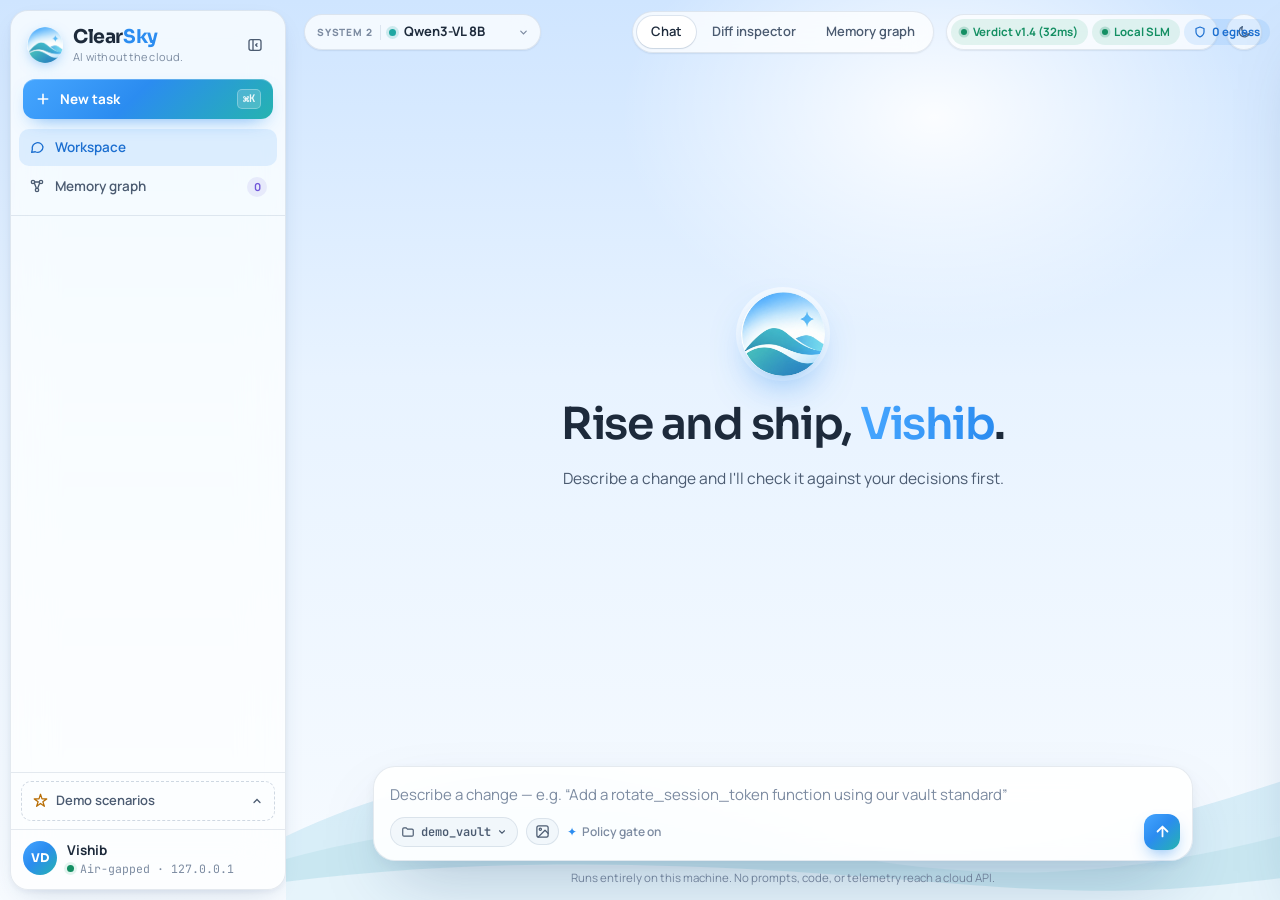
==== commit a70e8a5c: "feat: Qwen3-VL screenshots, read-only computer access, installed-only model list - Replace Qwen 2.5 " ====
--- a/aegis/ui/static/index.html
+++ b/aegis/ui/static/index.html
@@ -15,7 +15,7 @@
   <link rel="preconnect" href="https://fonts.googleapis.com">
   <link rel="preconnect" href="https://fonts.gstatic.com" crossorigin>
   <link href="https://fonts.googleapis.com/css2?family=Sora:wght@400;500;600;700&family=Manrope:wght@400;500;600;700;800&family=JetBrains+Mono:wght@400;500;600&display=swap" rel="stylesheet">
-  <link rel="stylesheet" href="style.css?v=3.7">
+  <link rel="stylesheet" href="style.css?v=3.9">
 </head>
 <body>
 
@@ -160,8 +160,7 @@
             <span class="model-capsule-kicker">System 2</span>
             <span class="model-capsule-dot"></span>
             <select id="select-model" class="model-select-dropdown">
-              <option value="qwen2.5-coder:7b" selected>Qwen 2.5 Coder 7B</option>
-              <option value="deepseek-r1:8b">DeepSeek R1 8B</option>
+              <option value="qwen3-vl:8b-instruct" selected>Qwen3-VL 8B</option>
               <option value="deepseek-r1:14b">DeepSeek R1 14B</option>
             </select>
             <svg class="model-capsule-chevron" width="11" height="11" viewBox="0 0 24 24" fill="none" stroke="currentColor" stroke-width="2.6" stroke-linecap="round"><path d="M6 9l6 6 6-6"/></svg>
@@ -224,6 +223,7 @@
             </div>
           </div>
 
+          <div class="attach-tray" id="attach-tray" hidden></div>
           <textarea id="prompt-input" class="chat-textarea" placeholder="Describe a change — e.g. “Add a rotate_session_token function using our vault standard”" rows="1"></textarea>
 
           <div class="input-toolbar-bottom">
@@ -233,6 +233,10 @@
                 <span id="workspace-label">demo_vault</span>
                 <svg width="10" height="10" viewBox="0 0 24 24" fill="none" stroke="currentColor" stroke-width="2.6" stroke-linecap="round"><path d="M6 9l6 6 6-6"/></svg>
               </button>
+              <button class="input-action-btn icon-only" id="btn-add-image" type="button" title="Attach screenshots (or paste / drop them)" aria-label="Attach screenshots">
+                <svg width="15" height="15" viewBox="0 0 24 24" fill="none" stroke="currentColor" stroke-width="2" stroke-linecap="round" stroke-linejoin="round"><rect x="3" y="3" width="18" height="18" rx="3"/><circle cx="8.5" cy="8.5" r="1.8"/><path d="M21 15l-5-5L5 21"/></svg>
+              </button>
+              <input type="file" id="image-input" accept="image/png,image/jpeg,image/webp,image/gif" multiple hidden />
               <div class="toolbar-pill" id="policy-pill">
                 <span class="sparkle-mini">✦</span>
                 <span id="policy-pill-text">Policy gate on</span>
@@ -463,6 +467,6 @@
 
   </div>
 
-  <script src="app.js?v=3.4"></script>
+  <script src="app.js?v=3.6"></script>
 </body>
 </html>
--- a/aegis/ui/static/style.css
+++ b/aegis/ui/static/style.css
@@ -1152,6 +1152,124 @@
 }
 .live-thinking.collapsed .live-thinking-box { max-height: 0; padding-top: 0; padding-bottom: 0; margin-top: 0; opacity: 0; }
 
+/* Tool calls (computer access) */
+.live-tools { list-style: none; display: flex; flex-direction: column; gap: 6px; margin: 0 14px 10px 16px; }
+.live-tools[hidden] { display: none; }
+.live-tool {
+  display: grid;
+  grid-template-columns: auto minmax(0, auto) minmax(0, 1fr);
+  align-items: center;
+  gap: 10px;
+  padding: 7px 11px;
+  border-radius: 10px;
+  background: var(--surface-2);
+  border: 1px solid var(--border);
+  font-size: 12.5px;
+  animation: rise 0.3s ease;
+}
+.live-tool.running { border-color: color-mix(in srgb, var(--teal) 45%, transparent); background: color-mix(in srgb, var(--teal) 8%, transparent); }
+.live-tool-dot { width: 8px; height: 8px; border-radius: 50%; background: var(--text-muted); flex-shrink: 0; }
+.live-tool.running .live-tool-dot { background: var(--teal); animation: pulse-violet 1s ease-in-out infinite; }
+.live-tool.ok .live-tool-dot, .tool-log-item.ok .live-tool-dot { background: var(--accent-green); }
+.live-tool.fail .live-tool-dot, .tool-log-item.fail .live-tool-dot { background: var(--accent-red); }
+.live-tool-cmd { font-family: var(--font-mono); font-size: 12px; color: var(--text-primary); white-space: nowrap; overflow: hidden; text-overflow: ellipsis; max-width: 380px; }
+.live-tool-result { font-family: var(--font-mono); font-size: 11.5px; color: var(--text-muted); white-space: nowrap; overflow: hidden; text-overflow: ellipsis; }
+.live-tool.fail .live-tool-result { color: var(--accent-red); }
+.live-run[data-phase="tool"] .live-orb { background: linear-gradient(135deg, #5fe0d6, var(--teal)); }
+.live-run[data-phase="tool"] .live-orb::after { border-color: var(--teal); }
+
+.tool-log { margin: 0 20px 14px; padding: 10px 12px; border-radius: 10px; background: var(--code-bg-2); border: 1px solid var(--code-border); }
+.tool-log-title { font-size: 11px; font-weight: 800; letter-spacing: 0.06em; text-transform: uppercase; color: var(--code-muted); margin-bottom: 6px; }
+.tool-log-item + .tool-log-item { border-top: 1px solid var(--code-border); }
+.tool-log-item summary {
+  display: flex;
+  align-items: center;
+  gap: 9px;
+  padding: 6px 2px;
+  cursor: pointer;
+  list-style: none;
+  font-size: 12.5px;
+}
+.tool-log-item summary::-webkit-details-marker { display: none; }
+.tool-log-item summary code { font-family: var(--font-mono); font-size: 12px; color: var(--code-text); flex: 1; min-width: 0; white-space: nowrap; overflow: hidden; text-overflow: ellipsis; }
+.tool-log-item summary:hover code { color: var(--brand); }
+.tool-log-ms { font-family: var(--font-mono); font-size: 11px; color: var(--code-muted); }
+.tool-log-item pre {
+  margin: 2px 0 8px 17px;
+  max-height: 200px;
+  overflow: auto;
+  padding: 8px 10px;
+  border-radius: 8px;
+  background: var(--code-bg);
+  border: 1px solid var(--code-border);
+  font-family: var(--font-mono);
+  font-size: 11.5px;
+  line-height: 1.55;
+  color: var(--code-text);
+  white-space: pre-wrap;
+  word-break: break-word;
+}
+
+/* Screenshot attachments */
+.attach-tray { display: flex; flex-wrap: wrap; align-items: center; gap: 8px; padding: 2px 0 8px; }
+.attach-tray[hidden] { display: none; }
+.attach-chip {
+  position: relative;
+  width: 64px;
+  height: 64px;
+  border-radius: 10px;
+  overflow: hidden;
+  border: 1px solid var(--border-strong);
+  background: var(--surface-2);
+  box-shadow: var(--shadow-sm);
+  animation: pop-up 0.2s ease;
+}
+.attach-chip img { width: 100%; height: 100%; object-fit: cover; display: block; }
+.attach-remove {
+  position: absolute;
+  top: 3px;
+  right: 3px;
+  width: 20px;
+  height: 20px;
+  border-radius: 50%;
+  font-size: 14px;
+  line-height: 1;
+  color: #fff;
+  background: rgba(15, 28, 46, 0.72);
+  opacity: 0;
+  transition: opacity 0.15s, background 0.15s;
+}
+.attach-chip:hover .attach-remove, .attach-remove:focus-visible { opacity: 1; }
+.attach-remove:hover { background: var(--accent-red); }
+.attach-count { font-size: 11.5px; color: var(--text-muted); }
+.attach-note { flex-basis: 100%; font-size: 12px; font-weight: 600; color: var(--accent-amber); }
+.input-action-btn.icon-only { padding: 5px 8px; }
+.input-action-btn.unavailable { opacity: 0.5; }
+.input-capsule.dragging {
+  border-color: var(--brand);
+  border-style: dashed;
+  box-shadow: var(--shadow-lg), var(--ring);
+  background: color-mix(in srgb, var(--brand) 6%, var(--surface-raised));
+}
+
+.message-user { flex-direction: column; align-items: flex-end; gap: 6px; }
+.message-user-images { display: flex; flex-wrap: wrap; justify-content: flex-end; gap: 6px; max-width: 78%; }
+.message-user-images img {
+  width: 120px;
+  height: 84px;
+  object-fit: cover;
+  border-radius: 12px;
+  border: 1px solid var(--border);
+  box-shadow: var(--shadow-sm);
+}
+
+/* Composer toggles (Web / Computer) */
+.composer-toggle.on {
+  color: var(--teal);
+  border-color: color-mix(in srgb, var(--teal) 60%, transparent);
+  background: color-mix(in srgb, var(--teal) 10%, transparent);
+}
+
 .live-output { margin: 0 14px 14px 16px; border-radius: 10px; border: 1px solid var(--code-border); background: var(--code-bg); overflow: hidden; }
 .live-output-head {
   display: flex;
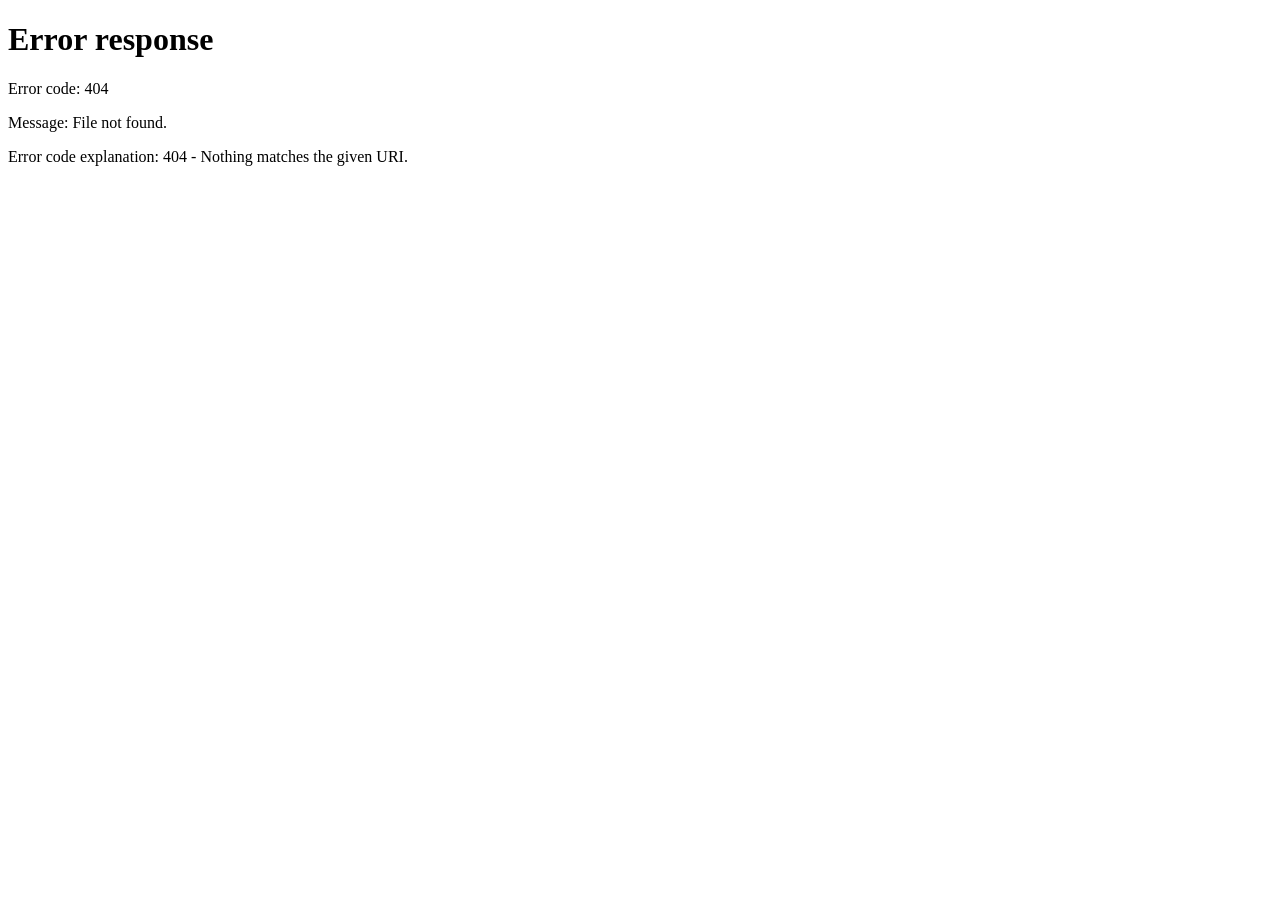
==== commit 85bc7475: "feat: multi-user ClearSky with email one-time-code sign-in and HTTPS on the LAN Sign-in (new clearsk" ====
--- a/aegis/ui/static/index.html
+++ b/aegis/ui/static/index.html
@@ -467,6 +467,6 @@
 
   </div>
 
-  <script src="app.js?v=3.6"></script>
+  <script src="app.js?v=3.7"></script>
 </body>
 </html>
